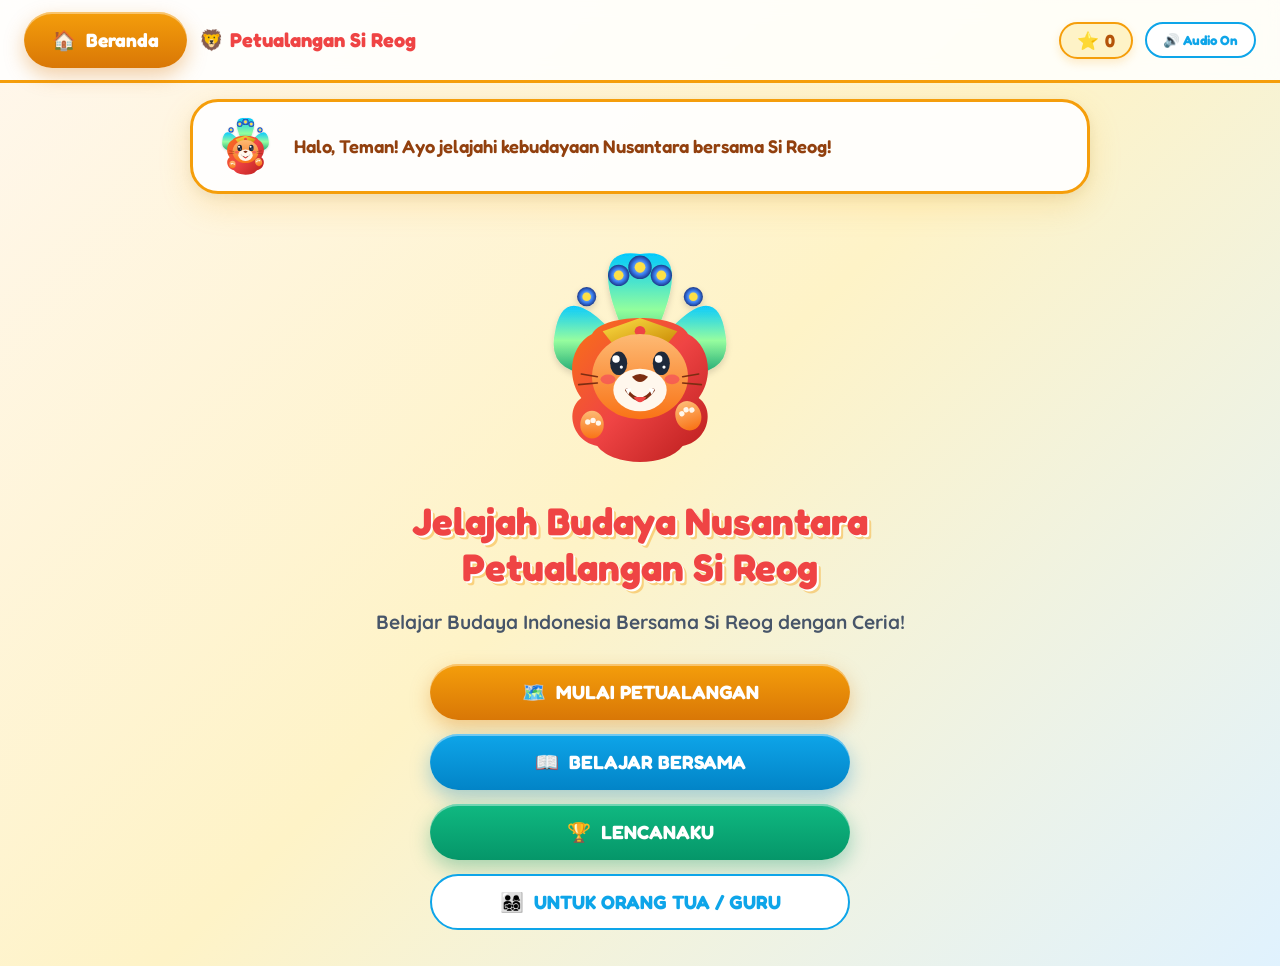
==== index.html @ 64f83103 "all commited" ====
<!DOCTYPE html>
<html lang="id">
<head>
  <meta charset="UTF-8">
  <meta name="viewport" content="width=device-width, initial-scale=1.0">
  <title>Jelajah Budaya Nusantara – Petualangan Si Reog (PAUD/ECE)</title>
  <meta name="description" content="Aplikasi edukasi web interaktif untuk anak usia dini 4-6 tahun mengenal kebudayaan Reog Ponorogo Indonesia.">
  <link rel="stylesheet" href="css/style.css">
</head>
<body>

  <!-- Top App Header Navigation -->
  <header class="app-header">
    <div class="header-left">
      <button class="btn-child btn-primary" data-nav="home" aria-label="Ke Halaman Utama">
        <span>🏠</span>
        <span>Beranda</span>
      </button>
      <div class="app-title-mini">
        <span>🦁</span> Petualangan Si Reog
      </div>
    </div>
    
    <div class="header-right">
      <div class="star-counter-pill">
        <span>⭐</span>
        <span id="header-star-count">0</span>
      </div>
      <button class="btn-audio-toggle" id="btn-mute-toggle">
        🔊 Audio On
      </button>
    </div>
  </header>

  <!-- Global Mascot Dialogue Bar -->
  <div class="mascot-global-bar">
    <img src="assets/images/mascot.svg" alt="Si Reog Mascot" class="mascot-avatar-small">
    <div class="mascot-speech-bubble" id="mascot-dialog-text">
      Halo, Teman! Selamat datang di Petualangan Si Reog!
    </div>
  </div>

  <!-- Main Viewport Container -->
  <main class="app-viewport">

    <!-- 1. HOME SCREEN -->
    <section class="screen-view active" id="screen-home">
      <div class="home-hero-container">
        <img src="assets/images/mascot.svg" alt="Si Reog Mascot Hero" class="home-mascot-hero">
        <h1 class="home-title">Jelajah Budaya Nusantara<br>Petualangan Si Reog</h1>
        <p class="home-subtitle">Belajar Budaya Indonesia Bersama Si Reog dengan Ceria!</p>

        <div class="home-menu-grid">
          <button class="btn-child btn-primary" data-nav="adventure">
            <span>🗺️</span>
            <span>MULAI PETUALANGAN</span>
          </button>
          <button class="btn-child btn-secondary" data-nav="learn">
            <span>📖</span>
            <span>BELAJAR BERSAMA</span>
          </button>
          <button class="btn-child btn-accent" data-nav="badges">
            <span>🏆</span>
            <span>LENCANAKU</span>
          </button>
          <button class="btn-child btn-audio-toggle" data-nav="parent-guide">
            <span>👨‍👩‍👧‍👦</span>
            <span>UNTUK ORANG TUA / GURU</span>
          </button>
        </div>
      </div>
    </section>

    <!-- 2. ADVENTURE MAP SCREEN -->
    <section class="screen-view" id="screen-adventure">
      <div class="glow-card">
        <h2>🗺️ Peta Petualangan Nusantara</h2>
        <p>Selesaikan setiap misi untuk mendapatkan bintang dan lencana budaya!</p>
        <div class="adventure-map-grid" id="adventure-nodes-container">
          <!-- Dynamically Rendered via app.js -->
        </div>
      </div>
    </section>

    <!-- 3. LEARN ABOUT REOG SCREEN -->
    <section class="screen-view" id="screen-learn">
      <div class="glow-card">
        <h2>📖 Kenalan Dengan Reog Ponorogo</h2>
        <p>Yuk, kenali fakta dan kebudayaan Reog Ponorogo berikut ini!</p>
        
        <div class="learn-cards-grid">
          <div class="learn-card glow-card">
            <div class="learn-card-icon">🦁</div>
            <p class="learn-card-text">"Ini adalah Reog Ponorogo. Kesenian tradisional yang sangat megah dan indah!"</p>
            <button class="btn-speaker btn-learn-audio" data-speech="Ini adalah Reog Ponorogo. Kesenian tradisional yang sangat megah dan indah!">
              🔊 Dengar
            </button>
          </div>

          <div class="learn-card glow-card">
            <div class="learn-card-icon">📍</div>
            <p class="learn-card-text">"Reog berasal dari Ponorogo, Jawa Timur, Indonesia."</p>
            <button class="btn-speaker btn-learn-audio" data-speech="Reog berasal dari Ponorogo, Jawa Timur, Indonesia.">
              🔊 Dengar
            </button>
          </div>

          <div class="learn-card glow-card">
            <div class="learn-card-icon">👑</div>
            <p class="learn-card-text">"Singo Barong adalah kepala singa raksasa yang menjadi ciri khas utama Reog."</p>
            <button class="btn-speaker btn-learn-audio" data-speech="Singo Barong adalah kepala singa raksasa yang menjadi ciri khas utama Reog.">
              🔊 Dengar
            </button>
          </div>

          <div class="learn-card glow-card">
            <div class="learn-card-icon">🦚</div>
            <p class="learn-card-text">"Di atas kepala Reog ada Dadak Merak, yaitu hiasan bulu merak yang sangat cantik!"</p>
            <button class="btn-speaker btn-learn-audio" data-speech="Di atas kepala Reog ada Dadak Merak, yaitu hiasan bulu merak yang sangat cantik!">
              🔊 Dengar
            </button>
          </div>

          <div class="learn-card glow-card">
            <div class="learn-card-icon">🥁</div>
            <p class="learn-card-text">"Reog diiringi oleh musik gamelan, kendang, dan suling yang bersemangat!"</p>
            <button class="btn-speaker btn-learn-audio" data-speech="Reog diiringi oleh musik gamelan, kendang, dan suling yang bersemangat!">
              🔊 Dengar
            </button>
          </div>
        </div>

        <div style="margin-top: 24px; text-align: center;">
          <button class="btn-child btn-primary" data-nav="adventure">
            <span>🗺️</span> Kembali ke Peta
          </button>
        </div>
      </div>
    </section>

    <!-- 4. INTERACTIVE STORY SCREEN -->
    <section class="screen-view" id="screen-story">
      <div id="story-scene-container" style="width: 100%;">
        <!-- Rendered via app.js -->
      </div>
      <div class="story-controls-bar">
        <button class="btn-child btn-secondary" id="btn-prev-story">
          ⬅️ Sebelumnya
        </button>
        <button class="btn-speaker" id="btn-speak-story">
          🔊 Dengar Cerita
        </button>
        <button class="btn-child btn-primary" id="btn-next-story">
          Lanjut ➡️
        </button>
      </div>
    </section>

    <!-- 5. PUZZLE GAME SCREEN -->
    <section class="screen-view" id="screen-puzzle">
      <div class="glow-card puzzle-layout">
        <h2>🧩 Puzzle Reog Ponorogo</h2>
        <p>Tarik atau tekan potongan gambar dan letakkan di posisi yang tepat!</p>
        
        <div id="puzzle-game-container">
          <!-- Rendered via game.js -->
        </div>

        <button class="btn-child btn-secondary" data-nav="adventure">
          <span>🗺️</span> Kembali ke Peta
        </button>
      </div>
    </section>

    <!-- 6. COLORING GAME SCREEN -->
    <section class="screen-view" id="screen-coloring">
      <div class="glow-card coloring-container">
        <h2>🎨 Mewarnai Si Reog</h2>
        <p>Pilih mode alat, ukuran kuas, dan warna lalu sentuh atau geser gambar untuk mewarnai!</p>

        <!-- Tool Mode & Adjustable Brush Size Controls -->
        <div class="coloring-tools-bar">
          <div class="tool-group">
            <span class="tool-label">Mode:</span>
            <button class="btn-child btn-secondary tool-mode-btn active" data-mode="fill">🪣 Cat Ember</button>
            <button class="btn-child btn-secondary tool-mode-btn" data-mode="brush">🖌️ Kuas</button>
            <button class="btn-child btn-secondary tool-mode-btn" data-mode="eraser">🧹 Penghapus</button>
          </div>

          <div class="tool-group">
            <span class="tool-label">Ukuran Kuas:</span>
            <button class="btn-size-circle brush-size-btn" data-size="8" aria-label="Kuas Kecil">
              <span class="size-dot dot-sm"></span> Kecil
            </button>
            <button class="btn-size-circle brush-size-btn active" data-size="16" aria-label="Kuas Sedang">
              <span class="size-dot dot-md"></span> Sedang
            </button>
            <button class="btn-size-circle brush-size-btn" data-size="28" aria-label="Kuas Besar">
              <span class="size-dot dot-lg"></span> Besar
            </button>
          </div>
        </div>

        <div class="coloring-canvas-wrap">
          <canvas id="coloring-canvas"></canvas>
        </div>

        <div class="color-palette-bar">
          <button class="color-btn selected" data-color="#EF4444" style="background: #EF4444;" aria-label="Merah"></button>
          <button class="color-btn" data-color="#F59E0B" style="background: #F59E0B;" aria-label="Kuning"></button>
          <button class="color-btn" data-color="#10B981" style="background: #10B981;" aria-label="Hijau"></button>
          <button class="color-btn" data-color="#0EA5E9" style="background: #0EA5E9;" aria-label="Biru"></button>
          <button class="color-btn" data-color="#8B5CF6" style="background: #8B5CF6;" aria-label="Ungu"></button>
          <button class="color-btn" data-color="#EC4899" style="background: #EC4899;" aria-label="Merah Muda"></button>
          <button class="color-btn" data-color="#7C2D12" style="background: #7C2D12;" aria-label="Cokelat"></button>
          <button class="color-btn" data-color="#1E293B" style="background: #1E293B;" aria-label="Hitam"></button>
        </div>

        <div style="display: flex; gap: 12px; flex-wrap: wrap; justify-content: center;">
          <button class="btn-child btn-secondary" id="btn-color-reset">🔄 Ulangi</button>
          <button class="btn-child btn-accent" id="btn-color-finish">✨ Selesai Mewarnai</button>
        </div>
      </div>
    </section>

    <!-- 7. SOUND / MUSIC GAME SCREEN -->
    <section class="screen-view" id="screen-music">
      <div id="music-game-container" style="width: 100%;">
        <!-- Rendered via game.js -->
      </div>
    </section>

    <!-- 8. SIMPLE QUIZ SCREEN -->
    <section class="screen-view" id="screen-quiz">
      <div id="quiz-game-container" style="width: 100%;">
        <!-- Rendered via quiz.js -->
      </div>
    </section>

    <!-- 9. MY BADGES SCREEN -->
    <section class="screen-view" id="screen-badges">
      <div class="glow-card">
        <h2>🏆 Koleksi Lencana Budayaku</h2>
        <p>Kumpulkan semua lencana hebat dengan menyelesaikan petualangan!</p>
        
        <div class="badges-grid" id="badges-grid-container">
          <!-- Rendered via app.js -->
        </div>

        <div style="margin-top: 24px; text-align: center;">
          <button class="btn-child btn-primary" data-nav="adventure">
            <span>🗺️</span> Ke Peta Petualangan
          </button>
        </div>
      </div>
    </section>

    <!-- 10. PARENT / TEACHER GUIDE SCREEN -->
    <section class="screen-view" id="screen-parent-guide">
      <div class="glow-card">
        <h2>👨‍👩‍👧‍👦 Panduan Orang Tua & Guru</h2>
        <p>Informasi tujuan pembelajaran dan petunjuk pendampingan anak usia 4–6 tahun.</p>

        <div class="guide-tabs-bar">
          <button class="guide-tab-btn active" data-target="guide-tab-1">Tujuan & Usia</button>
          <button class="guide-tab-btn" data-target="guide-tab-2">Capaian Pembelajaran</button>
          <button class="guide-tab-btn" data-target="guide-tab-3">Durasi & Tips</button>
          <button class="guide-tab-btn" data-target="guide-tab-4">Penggunaan Offline</button>
        </div>

        <div class="guide-panel active" id="guide-tab-1">
          <h3>🎯 Tujuan Aplikasi & Sasaran Usia</h3>
          <p>Aplikasi ini dirancang khusus untuk anak usia 4–6 tahun (PAUD/TK) guna mengenalkan kebudayaan tradisional Reog Ponorogo dari Jawa Timur melalui aktivitas digital interaktif yang aman, menyenangkan, dan berorientasi visual.</p>
        </div>

        <div class="guide-panel" id="guide-tab-2">
          <h3>🌟 Capaian Pembelajaran & Kompetensi Global</h3>
          <ul>
            <li><strong>Mengenal Kebudayaan Lokal:</strong> Menumbuhkan rasa cinta tanah air dan kebanggaan akan warisan budaya Nusantara.</li>
            <li><strong>Kreativitas & Problem Solving:</strong> Melatih keterampilan motorik halus dan logika melalui puzzle dan mewarnai.</li>
            <li><strong>Mendengar & Komunikasi:</strong> Mengembangkan daya simak audio dan pemahaman bahasa.</li>
            <li><strong>Kesadaran Kebinekaan Global:</strong> Mengapresiasi keberagaman budaya sejak dini.</li>
          </ul>
        </div>

        <div class="guide-panel" id="guide-tab-3">
          <h3>⏱️ Durasi Sesi & Tips Pendampingan</h3>
          <p><strong>Rekomendasi Durasi Belajar:</strong> 10–20 menit per sesi.</p>
          <p>Disarankan orang tua atau guru mendampingi anak untuk berdialog aktif saat menyimak cerita dan mengenali alat musik tradisional.</p>
        </div>

        <div class="guide-panel" id="guide-tab-4">
          <h3>📱 Penggunaan Offline & Keamanan Anak</h3>
          <p>Aplikasi ini berjalan 100% secara offline tanpa koneksi internet. Bebas dari iklan, tanpa pengumpulan data pribadi, dan tanpa fitur obrolan luar.</p>
        </div>

        <div style="margin-top: 24px; text-align: center;">
          <button class="btn-child btn-primary" data-nav="home">
            <span>🏠</span> Kembali ke Beranda
          </button>
        </div>
      </div>
    </section>

  </main>

  <!-- Victory Celebration Modal -->
  <div class="modal-overlay" id="victory-modal">
    <div class="modal-card">
      <div style="font-size: 4rem;">🎉</div>
      <h3 class="modal-title" id="victory-title">Hebat! Kamu Berhasil!</h3>
      <p class="modal-desc" id="victory-desc">Kamu menyelesaikan permainan dengan sangat baik!</p>
      <button class="btn-child btn-primary modal-close-btn">
        <span>⭐</span> Lanjutkan Petualangan
      </button>
    </div>
  </div>

  <!-- JavaScript Scripts -->
  <script src="js/storage.js"></script>
  <script src="js/audio.js"></script>
  <script src="js/game.js"></script>
  <script src="js/quiz.js"></script>
  <script src="js/app.js"></script>
</body>
</html>
---- css/style.css ----
/* ==========================================================================
   JELAJAH BUDAYA NUSANTARA - PETUALANGAN SI REOG
   Design System & Styling for PAUD/ECE (Ages 4-6)
   ========================================================================== */

@import url('https://fonts.googleapis.com/css2?family=Fredoka:wght@400;600;700&family=Quicksand:wght@500;700;800&display=swap');

:root {
  /* Color Palette - Vibrant, Warm Indonesian Atmosphere */
  --primary-gold: #F59E0B;
  --primary-red: #EF4444;
  --primary-blue: #0EA5E9;
  --primary-green: #10B981;
  --primary-purple: #8B5CF6;
  --accent-pink: #EC4899;
  
  --bg-gradient: linear-gradient(135deg, #FFF7ED 0%, #FEF3C7 50%, #E0F2FE 100%);
  --card-bg: rgba(255, 255, 255, 0.92);
  --card-shadow: 0 12px 32px rgba(245, 158, 11, 0.18), 0 4px 12px rgba(0, 0, 0, 0.06);
  
  --text-dark: #1E293B;
  --text-muted: #475569;
  --border-radius-lg: 28px;
  --border-radius-md: 18px;
  --border-radius-sm: 12px;
  
  --font-heading: 'Fredoka', 'Comic Sans MS', sans-serif;
  --font-body: 'Quicksand', sans-serif;
}

/* Reset & Global Settings */
* {
  box-sizing: border-box;
  margin: 0;
  padding: 0;
  user-select: none;
  -webkit-user-select: none;
  -webkit-tap-highlight-color: transparent;
}

body {
  font-family: var(--font-body);
  background: var(--bg-gradient);
  color: var(--text-dark);
  min-height: 100vh;
  display: flex;
  flex-direction: column;
  overflow-x: hidden;
}

/* Header Bar */
.app-header {
  display: flex;
  justify-content: space-between;
  align-items: center;
  padding: 12px 24px;
  background: rgba(255, 255, 255, 0.85);
  backdrop-filter: blur(10px);
  border-bottom: 3px solid var(--primary-gold);
  position: sticky;
  top: 0;
  z-index: 100;
}

.header-left, .header-right {
  display: flex;
  align-items: center;
  gap: 12px;
}

.app-title-mini {
  font-family: var(--font-heading);
  font-size: 1.25rem;
  color: var(--primary-red);
  font-weight: 700;
  display: flex;
  align-items: center;
  gap: 6px;
}

.star-counter-pill {
  background: #FEF3C7;
  border: 2px solid var(--primary-gold);
  border-radius: 50px;
  padding: 6px 16px;
  font-family: var(--font-heading);
  font-size: 1.1rem;
  font-weight: 700;
  color: #B45309;
  display: flex;
  align-items: center;
  gap: 6px;
  box-shadow: 0 4px 10px rgba(245, 158, 11, 0.2);
}

/* Buttons System - Touch Friendly (Large) */
.btn-child {
  font-family: var(--font-heading);
  font-size: 1.2rem;
  font-weight: 700;
  padding: 14px 28px;
  border-radius: 50px;
  border: none;
  cursor: pointer;
  display: inline-flex;
  align-items: center;
  justify-content: center;
  gap: 10px;
  transition: transform 0.15s ease, box-shadow 0.15s ease;
  min-height: 56px;
  text-decoration: none;
}

.btn-child:hover {
  transform: translateY(-3px) scale(1.02);
}

.btn-child:active {
  transform: translateY(1px) scale(0.98);
}

.btn-primary {
  background: linear-gradient(180deg, #F59E0B 0%, #D97706 100%);
  color: #FFFFFF;
  box-shadow: 0 8px 20px rgba(217, 119, 6, 0.35), inset 0 2px 0 rgba(255, 255, 255, 0.4);
}

.btn-secondary {
  background: linear-gradient(180deg, #0EA5E9 0%, #0284C7 100%);
  color: #FFFFFF;
  box-shadow: 0 8px 20px rgba(2, 132, 199, 0.35), inset 0 2px 0 rgba(255, 255, 255, 0.4);
}

.btn-accent {
  background: linear-gradient(180deg, #10B981 0%, #059669 100%);
  color: #FFFFFF;
  box-shadow: 0 8px 20px rgba(5, 150, 105, 0.35), inset 0 2px 0 rgba(255, 255, 255, 0.4);
}

.btn-audio-toggle {
  background: #FFF;
  border: 2px solid var(--primary-blue);
  color: var(--primary-blue);
  padding: 8px 16px;
  border-radius: 50px;
  font-family: var(--font-heading);
  font-weight: 700;
  cursor: pointer;
}

.btn-audio-toggle.muted {
  background: #FEE2E2;
  border-color: var(--primary-red);
  color: var(--primary-red);
}

/* Mascot Dialog Floating Bar */
.mascot-global-bar {
  display: flex;
  align-items: center;
  gap: 16px;
  background: var(--card-bg);
  border: 3px solid var(--primary-gold);
  border-radius: var(--border-radius-lg);
  padding: 12px 20px;
  margin: 16px auto 8px auto;
  max-width: 900px;
  width: 92%;
  box-shadow: var(--card-shadow);
}

.mascot-avatar-small {
  width: 65px;
  height: 65px;
  flex-shrink: 0;
  animation: floatBounce 3s ease-in-out infinite;
}

.mascot-speech-bubble {
  font-family: var(--font-heading);
  font-size: 1.15rem;
  color: #92400E;
  font-weight: 600;
  line-height: 1.4;
}

/* Screen Views Container */
.app-viewport {
  flex: 1;
  max-width: 1100px;
  width: 100%;
  margin: 0 auto;
  padding: 16px;
  display: flex;
  flex-direction: column;
}

.screen-view {
  display: none;
  flex-direction: column;
  align-items: center;
  width: 100%;
  animation: fadeIn 0.35s ease-out forwards;
}

.screen-view.active {
  display: flex;
}

/* Glow Card Style */
.glow-card {
  background: var(--card-bg);
  border-radius: var(--border-radius-lg);
  border: 3px solid #FDE68A;
  box-shadow: var(--card-shadow);
  padding: 24px;
  width: 100%;
}

/* ==========================================
   1. HOME SCREEN
   ========================================== */
.home-hero-container {
  display: flex;
  flex-direction: column;
  align-items: center;
  text-align: center;
  gap: 20px;
  padding: 20px 0;
}

.home-mascot-hero {
  width: 220px;
  height: 240px;
  animation: floatBounce 3s ease-in-out infinite;
}

.home-title {
  font-family: var(--font-heading);
  font-size: 2.4rem;
  color: var(--primary-red);
  text-shadow: 2px 2px 0 #FFF, 4px 4px 0 rgba(245, 158, 11, 0.4);
  line-height: 1.2;
}

.home-subtitle {
  font-size: 1.2rem;
  color: var(--text-muted);
  font-weight: 700;
}

.home-menu-grid {
  display: flex;
  flex-direction: column;
  gap: 14px;
  width: 100%;
  max-width: 420px;
  margin-top: 10px;
}

/* ==========================================
   2. ADVENTURE MAP SCREEN
   ========================================== */
.adventure-map-grid {
  display: grid;
  grid-template-columns: repeat(auto-fit, minmax(280px, 1fr));
  gap: 20px;
  width: 100%;
  margin-top: 16px;
}

.mission-node {
  background: var(--card-bg);
  border-radius: var(--border-radius-md);
  border: 3px solid var(--primary-gold);
  padding: 20px;
  display: flex;
  flex-direction: column;
  align-items: center;
  text-align: center;
  gap: 10px;
  cursor: pointer;
  transition: transform 0.2s ease, box-shadow 0.2s ease;
  box-shadow: var(--card-shadow);
}

.mission-node.unlocked:hover {
  transform: translateY(-5px) scale(1.03);
  border-color: var(--primary-blue);
}

.mission-node.completed {
  border-color: var(--primary-green);
  background: linear-gradient(180deg, #ECFDF5 0%, #FFFFFF 100%);
}

.mission-node.locked {
  opacity: 0.6;
  filter: grayscale(0.6);
  cursor: not-allowed;
}

.mission-badge-icon {
  font-size: 3rem;
}

.mission-title {
  font-family: var(--font-heading);
  font-size: 1.25rem;
  color: var(--text-dark);
}

.mission-status-stars {
  font-family: var(--font-heading);
  font-size: 1rem;
  color: #D97706;
}

/* ==========================================
   3. LEARN ABOUT REOG SCREEN
   ========================================== */
.learn-cards-grid {
  display: grid;
  grid-template-columns: repeat(auto-fit, minmax(300px, 1fr));
  gap: 20px;
  width: 100%;
  margin-top: 16px;
}

.learn-card {
  display: flex;
  flex-direction: column;
  align-items: center;
  text-align: center;
  gap: 12px;
}

.learn-card-icon {
  font-size: 3.5rem;
}

.learn-card-text {
  font-size: 1.15rem;
  font-weight: 700;
  color: var(--text-dark);
  line-height: 1.5;
}

.btn-speaker {
  display: none !important;
}

/* ==========================================
   4. INTERACTIVE STORY SCREEN
   ========================================== */
.story-card {
  display: flex;
  flex-direction: column;
  align-items: center;
  text-align: center;
  gap: 16px;
  padding: 32px;
}

.story-icon {
  font-size: 5rem;
}

.story-title {
  font-family: var(--font-heading);
  font-size: 1.8rem;
  color: var(--primary-red);
}

.story-desc {
  font-size: 1.25rem;
  color: var(--text-dark);
  line-height: 1.6;
  max-width: 700px;
}

.story-progress {
  font-family: var(--font-heading);
  color: var(--text-muted);
}

.story-controls-bar {
  display: flex;
  justify-content: space-between;
  width: 100%;
  margin-top: 20px;
  gap: 12px;
}

/* ==========================================
   5. PUZZLE GAME SCREEN
   ========================================== */
.puzzle-layout {
  display: flex;
  flex-direction: column;
  align-items: center;
  gap: 20px;
  width: 100%;
}

.puzzle-grid {
  display: grid;
  width: 330px;
  height: 330px;
  background: #FFF;
  border: 4px solid var(--primary-gold);
  border-radius: var(--border-radius-md);
  box-shadow: var(--card-shadow);
  gap: 2px;
  padding: 2px;
}

.puzzle-slot {
  background: #FEF3C7;
  border: 2px dashed #F59E0B;
  border-radius: 8px;
  display: flex;
  align-items: center;
  justify-content: center;
}

.puzzle-pool {
  display: flex;
  flex-wrap: wrap;
  justify-content: center;
  gap: 10px;
  max-width: 450px;
  min-height: 120px;
  padding: 12px;
  background: rgba(255, 255, 255, 0.7);
  border-radius: var(--border-radius-md);
}

.puzzle-piece {
  width: 90px;
  height: 90px;
  border-radius: 8px;
  border: 3px solid #FFF;
  box-shadow: 0 4px 8px rgba(0, 0, 0, 0.15);
  cursor: grab;
  transition: transform 0.15s ease;
}

.puzzle-piece.selected {
  outline: 4px solid var(--primary-blue);
  transform: scale(1.08);
}

.puzzle-piece.placed-correct {
  border: none;
  cursor: default;
  box-shadow: none;
}

/* ==========================================
   6. COLORING GAME SCREEN
   ========================================== */
.coloring-container {
  display: flex;
  flex-direction: column;
  align-items: center;
  gap: 16px;
  width: 100%;
}

.coloring-tools-bar {
  display: flex;
  flex-wrap: wrap;
  justify-content: center;
  align-items: center;
  gap: 16px;
  width: 100%;
  margin-bottom: 8px;
  background: rgba(255, 255, 255, 0.85);
  padding: 12px 20px;
  border-radius: var(--border-radius-md);
  border: 2px solid #FDE68A;
}

.tool-group {
  display: flex;
  align-items: center;
  gap: 8px;
  flex-wrap: wrap;
}

.tool-label {
  font-family: var(--font-heading);
  font-weight: 700;
  color: var(--text-dark);
  font-size: 0.95rem;
}

.tool-mode-btn {
  padding: 8px 16px;
  font-size: 0.95rem;
  min-height: 42px;
}

.tool-mode-btn.active {
  background: linear-gradient(180deg, #F59E0B 0%, #D97706 100%);
  color: #FFFFFF;
  box-shadow: 0 4px 12px rgba(217, 119, 6, 0.35);
}

.btn-size-circle {
  background: #FFF;
  border: 2px solid var(--primary-gold);
  border-radius: 50px;
  padding: 6px 14px;
  font-family: var(--font-heading);
  font-size: 0.9rem;
  font-weight: 700;
  cursor: pointer;
  display: inline-flex;
  align-items: center;
  gap: 6px;
  transition: transform 0.15s ease, background 0.15s ease;
}

.btn-size-circle.active {
  background: #FEF3C7;
  border-color: var(--primary-red);
  color: var(--primary-red);
}

.size-dot {
  display: inline-block;
  background: currentColor;
  border-radius: 50%;
}

.dot-sm { width: 8px; height: 8px; }
.dot-md { width: 14px; height: 14px; }
.dot-lg { width: 20px; height: 20px; }

.coloring-canvas-wrap {
  border: 4px solid var(--primary-gold);
  border-radius: var(--border-radius-md);
  overflow: hidden;
  background: #FFF;
  box-shadow: var(--card-shadow);
  max-width: 100%;
}

canvas#coloring-canvas {
  touch-action: none;
  max-width: 100%;
  height: auto;
  display: block;
  cursor: crosshair;
}

.color-palette-bar {
  display: flex;
  flex-wrap: wrap;
  justify-content: center;
  gap: 10px;
  background: var(--card-bg);
  padding: 12px;
  border-radius: 50px;
  box-shadow: var(--card-shadow);
}

.color-btn {
  width: 44px;
  height: 44px;
  border-radius: 50%;
  border: 3px solid #FFF;
  box-shadow: 0 3px 6px rgba(0, 0, 0, 0.2);
  cursor: pointer;
  transition: transform 0.15s ease;
}

.color-btn.selected {
  transform: scale(1.25);
  outline: 3px solid var(--primary-gold);
}

/* ==========================================
   7. SOUND / MUSIC GAME SCREEN
   ========================================== */
.music-card {
  display: flex;
  flex-direction: column;
  align-items: center;
  text-align: center;
  gap: 20px;
}

.music-question {
  font-family: var(--font-heading);
  font-size: 1.6rem;
  color: var(--primary-purple);
}

.btn-play-sound {
  background: linear-gradient(180deg, #8B5CF6 0%, #6D28D9 100%);
  color: #FFF;
  border: none;
  border-radius: 50px;
  padding: 16px 32px;
  font-family: var(--font-heading);
  font-size: 1.3rem;
  cursor: pointer;
  box-shadow: 0 8px 20px rgba(109, 40, 217, 0.35);
  display: flex;
  align-items: center;
  gap: 10px;
}

.music-options-grid {
  display: grid;
  grid-template-columns: repeat(auto-fit, minmax(140px, 1fr));
  gap: 16px;
  width: 100%;
  max-width: 600px;
}

.music-opt-btn {
  background: #FFF;
  border: 3px solid #E2E8F0;
  border-radius: var(--border-radius-md);
  padding: 20px 12px;
  display: flex;
  flex-direction: column;
  align-items: center;
  gap: 10px;
  cursor: pointer;
  font-family: var(--font-heading);
  font-size: 1.15rem;
  box-shadow: 0 4px 10px rgba(0, 0, 0, 0.05);
}

.music-opt-btn.correct {
  border-color: var(--primary-green);
  background: #D1FAE5;
}

.music-opt-btn.wrong {
  border-color: var(--primary-red);
  background: #FEE2E2;
}

.opt-icon {
  font-size: 2.8rem;
}

/* ==========================================
   8. SIMPLE QUIZ SCREEN
   ========================================== */
.quiz-card {
  display: flex;
  flex-direction: column;
  align-items: center;
  text-align: center;
  gap: 16px;
}

.quiz-progress-bar {
  width: 100%;
  height: 12px;
  background: #E2E8F0;
  border-radius: 10px;
  overflow: hidden;
}

.quiz-progress-fill {
  height: 100%;
  background: linear-gradient(90deg, #F59E0B, #10B981);
  transition: width 0.3s ease;
}

.quiz-step-badge {
  font-family: var(--font-heading);
  color: var(--text-muted);
}

.quiz-question-title {
  font-family: var(--font-heading);
  font-size: 1.6rem;
  color: var(--primary-red);
}

.quiz-options-list {
  display: flex;
  flex-direction: column;
  gap: 12px;
  width: 100%;
  max-width: 500px;
}

.quiz-opt-btn {
  background: #FFF;
  border: 3px solid #FDE68A;
  border-radius: var(--border-radius-md);
  padding: 16px 24px;
  display: flex;
  align-items: center;
  gap: 14px;
  cursor: pointer;
  font-family: var(--font-heading);
  font-size: 1.2rem;
  color: var(--text-dark);
  box-shadow: 0 4px 10px rgba(0, 0, 0, 0.05);
  text-align: left;
}

.quiz-opt-btn.correct {
  border-color: var(--primary-green);
  background: #D1FAE5;
}

.quiz-opt-btn.wrong {
  border-color: var(--primary-red);
  background: #FEE2E2;
}

.quiz-opt-icon {
  font-size: 2rem;
}

/* ==========================================
   9. MY BADGES SCREEN
   ========================================== */
.badges-grid {
  display: grid;
  grid-template-columns: repeat(auto-fit, minmax(200px, 1fr));
  gap: 20px;
  width: 100%;
  margin-top: 16px;
}

.badge-card {
  display: flex;
  flex-direction: column;
  align-items: center;
  text-align: center;
  gap: 10px;
  padding: 20px;
}

.badge-card.locked {
  opacity: 0.5;
  filter: grayscale(0.8);
}

.badge-icon-wrap {
  font-size: 3.8rem;
}

.badge-name {
  font-family: var(--font-heading);
  font-size: 1.2rem;
  color: var(--primary-red);
}

.badge-desc {
  font-size: 0.95rem;
  color: var(--text-muted);
}

.badge-status-tag {
  font-family: var(--font-heading);
  font-size: 0.9rem;
  color: var(--primary-green);
}

/* ==========================================
   10. PARENT / TEACHER GUIDE SCREEN
   ========================================== */
.guide-tabs-bar {
  display: flex;
  gap: 10px;
  margin-bottom: 16px;
  flex-wrap: wrap;
  justify-content: center;
}

.guide-tab-btn {
  background: #FFF;
  border: 2px solid var(--primary-gold);
  padding: 10px 20px;
  border-radius: 50px;
  font-family: var(--font-heading);
  font-weight: 700;
  cursor: pointer;
}

.guide-tab-btn.active {
  background: var(--primary-gold);
  color: #FFF;
}

.guide-panel {
  display: none;
  line-height: 1.6;
}

.guide-panel.active {
  display: block;
}

.guide-panel h3 {
  font-family: var(--font-heading);
  color: var(--primary-red);
  margin-bottom: 12px;
}

.guide-panel ul {
  padding-left: 20px;
  margin-top: 8px;
}

/* Victory Modal Overlay */
.modal-overlay {
  display: none;
  position: fixed;
  top: 0;
  left: 0;
  width: 100vw;
  height: 100vh;
  background: rgba(0, 0, 0, 0.6);
  backdrop-filter: blur(5px);
  z-index: 999;
  align-items: center;
  justify-content: center;
  padding: 20px;
}

.modal-overlay.active {
  display: flex;
  animation: fadeIn 0.3s ease-out;
}

.modal-card {
  background: #FFF;
  border-radius: var(--border-radius-lg);
  border: 4px solid var(--primary-gold);
  padding: 32px;
  max-width: 480px;
  width: 100%;
  text-align: center;
  display: flex;
  flex-direction: column;
  align-items: center;
  gap: 16px;
  box-shadow: 0 20px 50px rgba(0, 0, 0, 0.3);
}

.modal-title {
  font-family: var(--font-heading);
  font-size: 1.8rem;
  color: var(--primary-gold);
}

.modal-desc {
  font-size: 1.1rem;
  color: var(--text-dark);
}

/* Animations */
@keyframes floatBounce {
  0%, 100% { transform: translateY(0); }
  50% { transform: translateY(-10px); }
}

@keyframes fadeIn {
  from { opacity: 0; transform: translateY(8px); }
  to { opacity: 1; transform: translateY(0); }
}

/* Responsive Layout */
@media (max-width: 768px) {
  .home-title {
    font-size: 1.8rem;
  }

  .mascot-global-bar {
    padding: 10px 14px;
  }

  .mascot-speech-bubble {
    font-size: 1rem;
  }

  .puzzle-grid {
    width: 280px;
    height: 280px;
  }

  .puzzle-piece {
    width: 76px;
    height: 76px;
  }
}
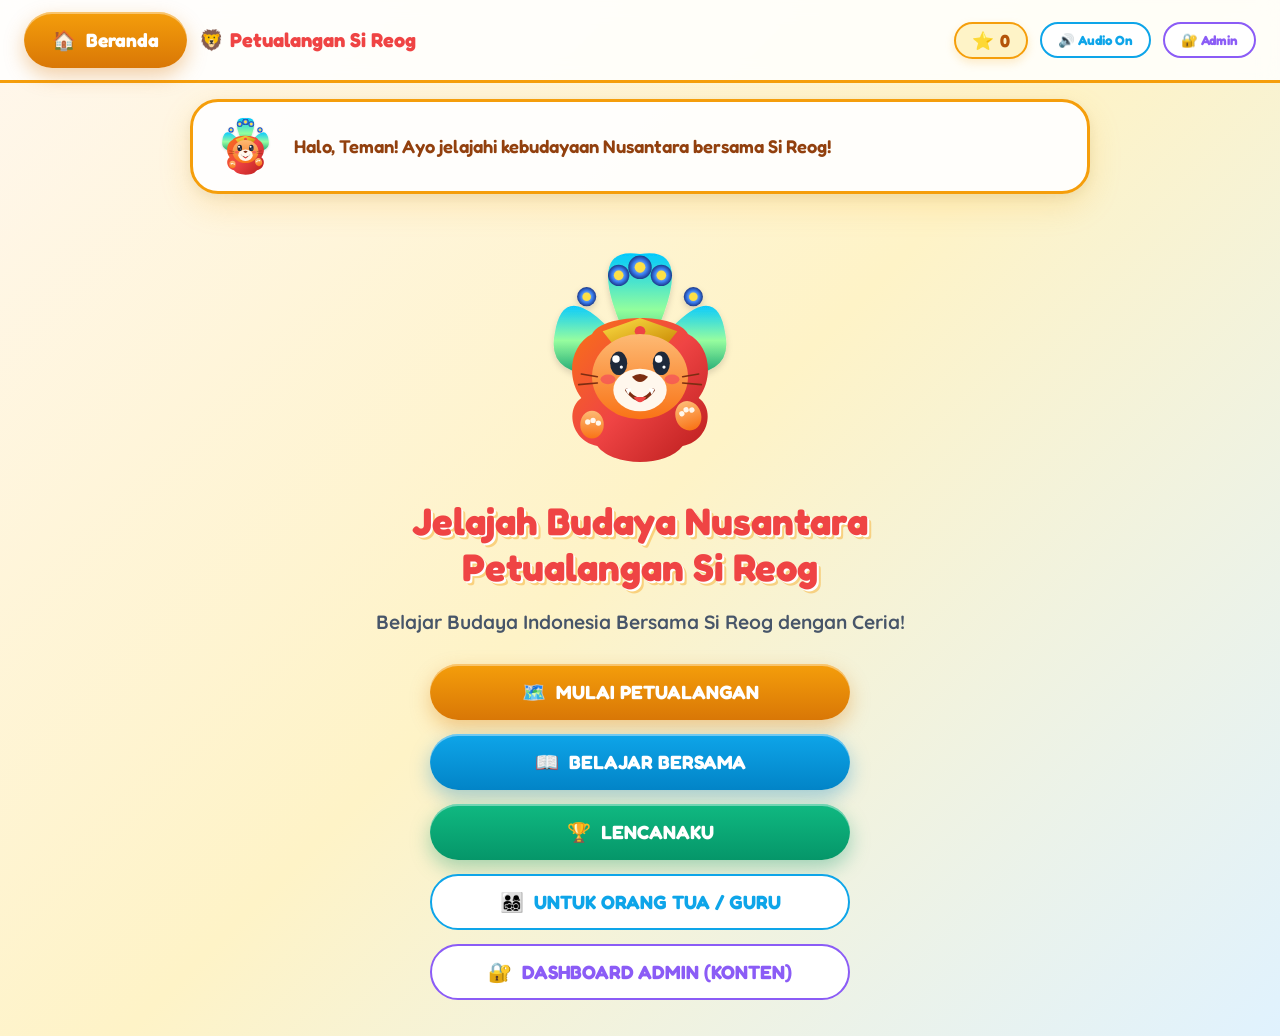
==== commit c49d72dc: "added endpoint admin" ====
--- a/index.html
+++ b/index.html
@@ -29,6 +29,9 @@
       <button class="btn-audio-toggle" id="btn-mute-toggle">
         🔊 Audio On
       </button>
+      <button class="btn-audio-toggle" data-nav="admin" title="Dashboard Admin Content Manager" style="border-color: var(--primary-purple); color: var(--primary-purple);">
+        🔐 Admin
+      </button>
     </div>
   </header>
 
@@ -67,6 +70,10 @@
             <span>👨‍👩‍👧‍👦</span>
             <span>UNTUK ORANG TUA / GURU</span>
           </button>
+          <button class="btn-child btn-audio-toggle" data-nav="admin" style="border-color: var(--primary-purple); color: var(--primary-purple);">
+            <span>🔐</span>
+            <span>DASHBOARD ADMIN (KONTEN)</span>
+          </button>
         </div>
       </div>
     </section>
@@ -88,46 +95,8 @@
         <h2>📖 Kenalan Dengan Reog Ponorogo</h2>
         <p>Yuk, kenali fakta dan kebudayaan Reog Ponorogo berikut ini!</p>
         
-        <div class="learn-cards-grid">
-          <div class="learn-card glow-card">
-            <div class="learn-card-icon">🦁</div>
-            <p class="learn-card-text">"Ini adalah Reog Ponorogo. Kesenian tradisional yang sangat megah dan indah!"</p>
-            <button class="btn-speaker btn-learn-audio" data-speech="Ini adalah Reog Ponorogo. Kesenian tradisional yang sangat megah dan indah!">
-              🔊 Dengar
-            </button>
-          </div>
-
-          <div class="learn-card glow-card">
-            <div class="learn-card-icon">📍</div>
-            <p class="learn-card-text">"Reog berasal dari Ponorogo, Jawa Timur, Indonesia."</p>
-            <button class="btn-speaker btn-learn-audio" data-speech="Reog berasal dari Ponorogo, Jawa Timur, Indonesia.">
-              🔊 Dengar
-            </button>
-          </div>
-
-          <div class="learn-card glow-card">
-            <div class="learn-card-icon">👑</div>
-            <p class="learn-card-text">"Singo Barong adalah kepala singa raksasa yang menjadi ciri khas utama Reog."</p>
-            <button class="btn-speaker btn-learn-audio" data-speech="Singo Barong adalah kepala singa raksasa yang menjadi ciri khas utama Reog.">
-              🔊 Dengar
-            </button>
-          </div>
-
-          <div class="learn-card glow-card">
-            <div class="learn-card-icon">🦚</div>
-            <p class="learn-card-text">"Di atas kepala Reog ada Dadak Merak, yaitu hiasan bulu merak yang sangat cantik!"</p>
-            <button class="btn-speaker btn-learn-audio" data-speech="Di atas kepala Reog ada Dadak Merak, yaitu hiasan bulu merak yang sangat cantik!">
-              🔊 Dengar
-            </button>
-          </div>
-
-          <div class="learn-card glow-card">
-            <div class="learn-card-icon">🥁</div>
-            <p class="learn-card-text">"Reog diiringi oleh musik gamelan, kendang, dan suling yang bersemangat!"</p>
-            <button class="btn-speaker btn-learn-audio" data-speech="Reog diiringi oleh musik gamelan, kendang, dan suling yang bersemangat!">
-              🔊 Dengar
-            </button>
-          </div>
+        <div class="learn-cards-grid" id="learn-cards-container">
+          <!-- Dynamically Rendered via app.js -->
         </div>
 
         <div style="margin-top: 24px; text-align: center;">
@@ -140,117 +109,114 @@
 
     <!-- 4. INTERACTIVE STORY SCREEN -->
     <section class="screen-view" id="screen-story">
-      <div id="story-scene-container" style="width: 100%;">
-        <!-- Rendered via app.js -->
-      </div>
-      <div class="story-controls-bar">
-        <button class="btn-child btn-secondary" id="btn-prev-story">
-          ⬅️ Sebelumnya
-        </button>
-        <button class="btn-speaker" id="btn-speak-story">
-          🔊 Dengar Cerita
-        </button>
-        <button class="btn-child btn-primary" id="btn-next-story">
-          Lanjut ➡️
-        </button>
+      <div class="glow-card story-card">
+        <div class="story-icon" id="story-scene-icon">🎡</div>
+        <h2 class="story-title" id="story-scene-title">Scene 1: Festival Budaya</h2>
+        <p class="story-desc" id="story-scene-desc">Budi dan Sisi pergi ke Festival Budaya Nusantara bersama ibu dan ayah.</p>
+
+        <div class="story-progress" id="story-scene-progress">Langkah 1 dari 7</div>
+
+        <div class="story-controls-bar">
+          <button class="btn-child btn-secondary" id="btn-prev-story">
+            <span>⬅️</span> Sebelum
+          </button>
+
+          <button class="btn-child btn-primary" id="btn-next-story">
+            <span>Lanjut ➡️</span>
+          </button>
+        </div>
       </div>
     </section>
 
     <!-- 5. PUZZLE GAME SCREEN -->
     <section class="screen-view" id="screen-puzzle">
       <div class="glow-card puzzle-layout">
-        <h2>🧩 Puzzle Reog Ponorogo</h2>
-        <p>Tarik atau tekan potongan gambar dan letakkan di posisi yang tepat!</p>
-        
-        <div id="puzzle-game-container">
-          <!-- Rendered via game.js -->
-        </div>
-
-        <button class="btn-child btn-secondary" data-nav="adventure">
-          <span>🗺️</span> Kembali ke Peta
-        </button>
+        <h2>🧩 Menyusun Topeng Si Reog</h2>
+        <p>Tarik atau tekan kepingan gambar di bawah ke tempat kotak yang tepat!</p>
+
+        <div class="puzzle-grid" id="puzzle-game-container">
+          <!-- Dynamically Rendered via game.js -->
+        </div>
+
+        <div class="puzzle-pool" id="puzzle-pool-container">
+          <!-- Dynamically Rendered via game.js -->
+        </div>
       </div>
     </section>
 
     <!-- 6. COLORING GAME SCREEN -->
     <section class="screen-view" id="screen-coloring">
       <div class="glow-card coloring-container">
-        <h2>🎨 Mewarnai Si Reog</h2>
-        <p>Pilih mode alat, ukuran kuas, dan warna lalu sentuh atau geser gambar untuk mewarnai!</p>
-
-        <!-- Tool Mode & Adjustable Brush Size Controls -->
+        <h2>🎨 Mewarnai Topeng Singo Barong</h2>
+        <p>Pilih alat Ember Cat / Kuas / Penghapus dan warnai dengan kreasi bahagiamu!</p>
+
         <div class="coloring-tools-bar">
           <div class="tool-group">
-            <span class="tool-label">Mode:</span>
-            <button class="btn-child btn-secondary tool-mode-btn active" data-mode="fill">🪣 Cat Ember</button>
-            <button class="btn-child btn-secondary tool-mode-btn" data-mode="brush">🖌️ Kuas</button>
-            <button class="btn-child btn-secondary tool-mode-btn" data-mode="eraser">🧹 Penghapus</button>
+            <span class="tool-label">Mode Alat:</span>
+            <button class="btn-child btn-audio-toggle tool-mode-btn active" data-mode="fill">🪣 Cat Ember</button>
+            <button class="btn-child btn-audio-toggle tool-mode-btn" data-mode="brush">🖌️ Kuas</button>
+            <button class="btn-child btn-audio-toggle tool-mode-btn" data-mode="eraser">🧹 Penghapus</button>
           </div>
 
           <div class="tool-group">
-            <span class="tool-label">Ukuran Kuas:</span>
-            <button class="btn-size-circle brush-size-btn" data-size="8" aria-label="Kuas Kecil">
-              <span class="size-dot dot-sm"></span> Kecil
-            </button>
-            <button class="btn-size-circle brush-size-btn active" data-size="16" aria-label="Kuas Sedang">
-              <span class="size-dot dot-md"></span> Sedang
-            </button>
-            <button class="btn-size-circle brush-size-btn" data-size="28" aria-label="Kuas Besar">
-              <span class="size-dot dot-lg"></span> Besar
-            </button>
-          </div>
+            <span class="tool-label">Ukuran:</span>
+            <button class="btn-size-circle size-btn" data-size="small"><span class="size-dot dot-sm"></span> Kecil</button>
+            <button class="btn-size-circle size-btn active" data-size="medium"><span class="size-dot dot-md"></span> Sedang</button>
+            <button class="btn-size-circle size-btn" data-size="large"><span class="size-dot dot-lg"></span> Besar</button>
+          </div>
+
+          <button class="btn-child btn-secondary" id="btn-clear-coloring">
+            <span>🔄</span> Ulangi
+          </button>
         </div>
 
         <div class="coloring-canvas-wrap">
-          <canvas id="coloring-canvas"></canvas>
-        </div>
-
-        <div class="color-palette-bar">
-          <button class="color-btn selected" data-color="#EF4444" style="background: #EF4444;" aria-label="Merah"></button>
-          <button class="color-btn" data-color="#F59E0B" style="background: #F59E0B;" aria-label="Kuning"></button>
-          <button class="color-btn" data-color="#10B981" style="background: #10B981;" aria-label="Hijau"></button>
-          <button class="color-btn" data-color="#0EA5E9" style="background: #0EA5E9;" aria-label="Biru"></button>
-          <button class="color-btn" data-color="#8B5CF6" style="background: #8B5CF6;" aria-label="Ungu"></button>
-          <button class="color-btn" data-color="#EC4899" style="background: #EC4899;" aria-label="Merah Muda"></button>
-          <button class="color-btn" data-color="#7C2D12" style="background: #7C2D12;" aria-label="Cokelat"></button>
-          <button class="color-btn" data-color="#1E293B" style="background: #1E293B;" aria-label="Hitam"></button>
-        </div>
-
-        <div style="display: flex; gap: 12px; flex-wrap: wrap; justify-content: center;">
-          <button class="btn-child btn-secondary" id="btn-color-reset">🔄 Ulangi</button>
-          <button class="btn-child btn-accent" id="btn-color-finish">✨ Selesai Mewarnai</button>
+          <canvas id="coloring-canvas" width="600" height="450"></canvas>
+        </div>
+
+        <div class="color-palette-bar" id="color-palette-container">
+          <!-- Dynamically Rendered via game.js -->
+        </div>
+
+        <div style="margin-top: 12px;">
+          <button class="btn-child btn-primary" id="btn-finish-coloring">
+            <span>⭐</span> Selesai Mewarnai
+          </button>
         </div>
       </div>
     </section>
 
     <!-- 7. SOUND / MUSIC GAME SCREEN -->
     <section class="screen-view" id="screen-music">
-      <div id="music-game-container" style="width: 100%;">
-        <!-- Rendered via game.js -->
+      <div class="glow-card music-card">
+        <h2>🥁 Tebak Suara Alat Musik Tradisional</h2>
+        <p>Tekan tombol di bawah untuk mendengarkan bunyi musiknya, lalu pilih gambarnya!</p>
+
+        <button class="btn-play-sound" id="btn-trigger-music-sound">
+          <span>🔊 Putar Suara Musik</span>
+        </button>
+
+        <div class="music-options-grid" id="music-game-container">
+          <!-- Dynamically Rendered via game.js -->
+        </div>
       </div>
     </section>
 
     <!-- 8. SIMPLE QUIZ SCREEN -->
     <section class="screen-view" id="screen-quiz">
       <div id="quiz-game-container" style="width: 100%;">
-        <!-- Rendered via quiz.js -->
+        <!-- Dynamically Rendered via quiz.js -->
       </div>
     </section>
 
     <!-- 9. MY BADGES SCREEN -->
     <section class="screen-view" id="screen-badges">
       <div class="glow-card">
-        <h2>🏆 Koleksi Lencana Budayaku</h2>
-        <p>Kumpulkan semua lencana hebat dengan menyelesaikan petualangan!</p>
-        
-        <div class="badges-grid" id="badges-grid-container">
-          <!-- Rendered via app.js -->
-        </div>
-
-        <div style="margin-top: 24px; text-align: center;">
-          <button class="btn-child btn-primary" data-nav="adventure">
-            <span>🗺️</span> Ke Peta Petualangan
-          </button>
+        <h2>🏆 Lencana Sahabat Budaya</h2>
+        <p>Ini adalah koleksi lencana kebanggaan yang telah kamu dapatkan!</p>
+
+        <div class="badges-grid" id="badges-container">
+          <!-- Dynamically Rendered via app.js -->
         </div>
       </div>
     </section>
@@ -259,13 +225,13 @@
     <section class="screen-view" id="screen-parent-guide">
       <div class="glow-card">
         <h2>👨‍👩‍👧‍👦 Panduan Orang Tua & Guru</h2>
-        <p>Informasi tujuan pembelajaran dan petunjuk pendampingan anak usia 4–6 tahun.</p>
+        <p>Informasi pedagogis dan petunjuk pendampingan belajar untuk anak usia dini (4–6 tahun).</p>
 
         <div class="guide-tabs-bar">
-          <button class="guide-tab-btn active" data-target="guide-tab-1">Tujuan & Usia</button>
-          <button class="guide-tab-btn" data-target="guide-tab-2">Capaian Pembelajaran</button>
-          <button class="guide-tab-btn" data-target="guide-tab-3">Durasi & Tips</button>
-          <button class="guide-tab-btn" data-target="guide-tab-4">Penggunaan Offline</button>
+          <button class="guide-tab-btn active" data-guidetab="1">🎯 Sasaran</button>
+          <button class="guide-tab-btn" data-guidetab="2">🌟 Capaian</button>
+          <button class="guide-tab-btn" data-guidetab="3">⏱️ Tips</button>
+          <button class="guide-tab-btn" data-guidetab="4">📱 Keamanan</button>
         </div>
 
         <div class="guide-panel active" id="guide-tab-1">
@@ -292,6 +258,151 @@
         <div class="guide-panel" id="guide-tab-4">
           <h3>📱 Penggunaan Offline & Keamanan Anak</h3>
           <p>Aplikasi ini berjalan 100% secara offline tanpa koneksi internet. Bebas dari iklan, tanpa pengumpulan data pribadi, dan tanpa fitur obrolan luar.</p>
+        </div>
+
+        <div style="margin-top: 24px; text-align: center;">
+          <button class="btn-child btn-primary" data-nav="home">
+            <span>🏠</span> Kembali ke Beranda
+          </button>
+        </div>
+      </div>
+    </section>
+
+    <!-- 11. ADMIN LOGIN SCREEN -->
+    <section class="screen-view" id="screen-admin-login">
+      <div class="glow-card admin-login-card">
+        <div style="font-size: 3.5rem; text-align: center; margin-bottom: 8px;">🔐</div>
+        <h2 style="text-align: center; color: var(--primary-purple);">Login Dashboard Admin</h2>
+        <p style="text-align: center; margin-bottom: 20px; color: var(--text-muted);">Masuk untuk mengelola cerita, kuis, dan materi pembelajaran Si Reog.</p>
+        
+        <form id="form-admin-login" class="admin-form">
+          <div class="form-group">
+            <label for="admin-username">Username Admin:</label>
+            <input type="text" id="admin-username" class="form-input" placeholder="Masukkan username" required autocomplete="username">
+          </div>
+          <div class="form-group">
+            <label for="admin-password">Password Admin:</label>
+            <input type="password" id="admin-password" class="form-input" placeholder="Masukkan password" required autocomplete="current-password">
+          </div>
+          <div id="admin-login-msg" class="admin-msg-box"></div>
+          <div style="margin-top: 14px; display: flex; justify-content: center;">
+            <button type="submit" class="btn-child btn-primary" style="width: 100%;">
+              <span>🔑</span>
+              <span>MASUK DASHBOARD</span>
+            </button>
+          </div>
+        </form>
+
+        <div class="admin-login-hint">
+          <span>💡 Username bawaan: <b>admin</b> | Password bawaan: <b>admin123</b></span>
+        </div>
+
+        <div style="margin-top: 16px; text-align: center;">
+          <button class="btn-child btn-secondary btn-sm" data-nav="home">
+            <span>🏠</span> Kembali ke Beranda
+          </button>
+        </div>
+      </div>
+    </section>
+
+    <!-- 12. ADMIN DASHBOARD SCREEN -->
+    <section class="screen-view" id="screen-admin-dashboard">
+      <div class="glow-card admin-dashboard-card">
+        <div class="admin-dash-header">
+          <div>
+            <h2>🛠️ Dashboard Pengelola Konten</h2>
+            <p>Kelola seluruh isi cerita, kuis, dan materi edukasi secara langsung.</p>
+          </div>
+          <button class="btn-child btn-accent btn-sm" id="btn-admin-logout">
+            <span>🚪</span> Keluar Admin
+          </button>
+        </div>
+
+        <!-- Dashboard Navigation Tabs -->
+        <div class="admin-tabs-bar">
+          <button class="admin-tab-btn active" data-tab="overview">📊 Ringkasan</button>
+          <button class="admin-tab-btn" data-tab="stories">📖 Kelola Cerita</button>
+          <button class="admin-tab-btn" data-tab="quizzes">❓ Kelola Kuis</button>
+          <button class="admin-tab-btn" data-tab="learn">💡 Kelola Materi</button>
+          <button class="admin-tab-btn" data-tab="settings">⚙️ Akun & Reset</button>
+        </div>
+
+        <!-- Tab 1: Overview -->
+        <div class="admin-tab-panel active" id="tab-overview">
+          <div class="admin-stats-grid">
+            <div class="stat-box">
+              <span class="stat-num" id="stat-stories-count">0</span>
+              <span class="stat-label">Adegan Cerita</span>
+            </div>
+            <div class="stat-box">
+              <span class="stat-num" id="stat-quizzes-count">0</span>
+              <span class="stat-label">Soal Kuis</span>
+            </div>
+            <div class="stat-box">
+              <span class="stat-num" id="stat-learn-count">0</span>
+              <span class="stat-label">Kartu Materi</span>
+            </div>
+            <div class="stat-box">
+              <span class="stat-num" id="stat-user-stars">0</span>
+              <span class="stat-label">Bintang User</span>
+            </div>
+          </div>
+        </div>
+
+        <!-- Tab 2: Stories Management -->
+        <div class="admin-tab-panel" id="tab-stories">
+          <div class="admin-action-header">
+            <h3>📖 Daftar Adegan Cerita</h3>
+            <button class="btn-child btn-primary btn-sm" id="btn-add-story-modal">➕ Tambah Cerita Baru</button>
+          </div>
+          <div class="admin-item-list" id="admin-stories-list"></div>
+        </div>
+
+        <!-- Tab 3: Quizzes Management -->
+        <div class="admin-tab-panel" id="tab-quizzes">
+          <div class="admin-action-header">
+            <h3>❓ Daftar Soal Kuis</h3>
+            <button class="btn-child btn-primary btn-sm" id="btn-add-quiz-modal">➕ Tambah Soal Kuis</button>
+          </div>
+          <div class="admin-item-list" id="admin-quizzes-list"></div>
+        </div>
+
+        <!-- Tab 4: Learn Cards Management -->
+        <div class="admin-tab-panel" id="tab-learn">
+          <div class="admin-action-header">
+            <h3>💡 Daftar Materi Belajar</h3>
+            <button class="btn-child btn-primary btn-sm" id="btn-add-learn-modal">➕ Tambah Kartu Materi</button>
+          </div>
+          <div class="admin-item-list" id="admin-learn-list"></div>
+        </div>
+
+        <!-- Tab 5: Settings & Reset -->
+        <div class="admin-tab-panel" id="tab-settings">
+          <div class="settings-sections">
+            <div class="settings-box">
+              <h3>🔒 Ganti Password Admin</h3>
+              <form id="form-change-password" class="admin-form">
+                <div class="form-group">
+                  <label>Username Baru:</label>
+                  <input type="text" id="change-username" class="form-input" required>
+                </div>
+                <div class="form-group">
+                  <label>Password Baru:</label>
+                  <input type="password" id="change-password" class="form-input" required>
+                </div>
+                <button type="submit" class="btn-child btn-secondary btn-sm" style="width: 100%;">Simpan Perubahan Akun</button>
+              </form>
+            </div>
+
+            <div class="settings-box danger-zone">
+              <h3>⚠️ Zone Reset Data</h3>
+              <p>Kembalikan isi konten ke awal pabrikan atau reset progres pemain.</p>
+              <div class="btn-group-column">
+                <button class="btn-child btn-accent btn-sm" id="btn-reset-user-progress">Reset Progres Bintang User</button>
+                <button class="btn-child btn-danger btn-sm" id="btn-reset-content-default">Reset Seluruh Konten ke Default</button>
+              </div>
+            </div>
+          </div>
         </div>
 
         <div style="margin-top: 24px; text-align: center;">
@@ -316,11 +427,30 @@
     </div>
   </div>
 
+  <!-- Admin Edit Modal Overlay -->
+  <div class="modal-overlay" id="admin-edit-modal">
+    <div class="modal-card admin-modal-card">
+      <h3 class="modal-title" id="admin-modal-title">Edit Konten</h3>
+      <form id="form-admin-edit" class="admin-form" style="width: 100%;">
+        <input type="hidden" id="edit-item-type">
+        <input type="hidden" id="edit-item-id">
+        
+        <div id="edit-fields-container"></div>
+        
+        <div class="modal-btn-row">
+          <button type="button" class="btn-child btn-secondary btn-sm" id="btn-cancel-admin-edit">Batal</button>
+          <button type="submit" class="btn-child btn-primary btn-sm">Simpan</button>
+        </div>
+      </form>
+    </div>
+  </div>
+
   <!-- JavaScript Scripts -->
   <script src="js/storage.js"></script>
   <script src="js/audio.js"></script>
   <script src="js/game.js"></script>
   <script src="js/quiz.js"></script>
+  <script src="js/admin.js"></script>
   <script src="js/app.js"></script>
 </body>
 </html>
--- a/css/style.css
+++ b/css/style.css
@@ -875,27 +875,652 @@
   to { opacity: 1; transform: translateY(0); }
 }
 
-/* Responsive Layout */
+/* ==========================================
+   11. COMPREHENSIVE RESPONSIVE DESIGN FOR MOBILE
+   ========================================== */
+
+/* Tablets and Mobile Landscape (max-width: 768px) */
 @media (max-width: 768px) {
+  .app-header {
+    padding: 10px 14px;
+  }
+
+  .app-title-mini {
+    font-size: 1.05rem;
+  }
+
+  .star-counter-pill {
+    padding: 4px 12px;
+    font-size: 0.95rem;
+  }
+
+  .btn-audio-toggle {
+    padding: 6px 12px;
+    font-size: 0.85rem;
+  }
+
+  .mascot-global-bar {
+    margin: 10px auto;
+    padding: 10px 14px;
+    gap: 12px;
+  }
+
+  .mascot-avatar-small {
+    width: 52px;
+    height: 52px;
+  }
+
+  .mascot-speech-bubble {
+    font-size: 1.0rem;
+  }
+
+  .app-viewport {
+    padding: 10px;
+  }
+
+  .glow-card {
+    padding: 18px 14px;
+    border-radius: 20px;
+  }
+
+  .home-mascot-hero {
+    width: 170px;
+    height: 180px;
+  }
+
   .home-title {
     font-size: 1.8rem;
   }
 
+  .home-subtitle {
+    font-size: 1.05rem;
+  }
+
+  .home-menu-grid {
+    gap: 10px;
+    max-width: 100%;
+  }
+
+  .btn-child {
+    font-size: 1.05rem;
+    padding: 12px 20px;
+    min-height: 48px;
+    width: 100%;
+  }
+
+  .adventure-map-grid {
+    grid-template-columns: 1fr;
+    gap: 14px;
+  }
+
+  .learn-cards-grid {
+    grid-template-columns: 1fr;
+    gap: 14px;
+  }
+
+  .story-card {
+    padding: 20px 12px;
+    gap: 12px;
+  }
+
+  .story-icon {
+    font-size: 3.8rem;
+  }
+
+  .story-title {
+    font-size: 1.4rem;
+  }
+
+  .story-desc {
+    font-size: 1.05rem;
+  }
+
+  .story-controls-bar {
+    flex-direction: column;
+    gap: 10px;
+  }
+
+  .story-controls-bar .btn-child {
+    width: 100%;
+  }
+
+  .puzzle-grid {
+    width: 290px;
+    height: 290px;
+  }
+
+  .puzzle-pool {
+    max-width: 100%;
+    padding: 10px;
+  }
+
+  .puzzle-piece {
+    width: 80px;
+    height: 80px;
+  }
+
+  .coloring-tools-bar {
+    padding: 10px 12px;
+    gap: 10px;
+  }
+
+  .music-options-grid {
+    grid-template-columns: 1fr 1fr;
+    gap: 12px;
+  }
+
+  .music-opt-btn {
+    padding: 14px 8px;
+    font-size: 1.0rem;
+  }
+
+  .opt-icon {
+    font-size: 2.2rem;
+  }
+
+  .quiz-opt-btn {
+    padding: 12px 14px;
+    font-size: 1.0rem;
+    gap: 10px;
+  }
+
+  .badges-grid {
+    grid-template-columns: 1fr 1fr;
+    gap: 12px;
+  }
+
+  .badge-card {
+    padding: 14px 10px;
+  }
+
+  .badge-icon-wrap {
+    font-size: 2.8rem;
+  }
+}
+
+/* Mobile Portrait Phones (max-width: 480px) */
+@media (max-width: 480px) {
+  .app-header {
+    padding: 8px 10px;
+    gap: 6px;
+  }
+
+  .header-left, .header-right {
+    gap: 6px;
+  }
+
+  .app-title-mini {
+    font-size: 0.92rem;
+  }
+
+  .header-left .btn-child span:nth-child(2) {
+    display: none;
+  }
+
+  .header-left .btn-child {
+    padding: 6px 12px;
+    min-height: 38px;
+    font-size: 1rem;
+  }
+
+  .star-counter-pill {
+    padding: 4px 10px;
+    font-size: 0.85rem;
+  }
+
+  .btn-audio-toggle {
+    padding: 5px 10px;
+    font-size: 0.8rem;
+  }
+
   .mascot-global-bar {
+    width: 95%;
+    margin: 8px auto;
+    padding: 8px 12px;
+    gap: 8px;
+    border-radius: 18px;
+  }
+
+  .mascot-avatar-small {
+    width: 44px;
+    height: 44px;
+  }
+
+  .mascot-speech-bubble {
+    font-size: 0.88rem;
+    line-height: 1.3;
+  }
+
+  .home-mascot-hero {
+    width: 130px;
+    height: 140px;
+  }
+
+  .home-title {
+    font-size: 1.45rem;
+  }
+
+  .home-subtitle {
+    font-size: 0.9rem;
+  }
+
+  .btn-child {
+    font-size: 0.95rem;
     padding: 10px 14px;
-  }
-
-  .mascot-speech-bubble {
-    font-size: 1rem;
+    min-height: 44px;
+    gap: 6px;
+  }
+
+  .glow-card h2 {
+    font-size: 1.3rem;
+  }
+
+  .glow-card p {
+    font-size: 0.95rem;
+  }
+
+  .mission-node {
+    padding: 14px;
+    gap: 6px;
+  }
+
+  .mission-badge-icon {
+    font-size: 2.3rem;
+  }
+
+  .mission-title {
+    font-size: 1.1rem;
+  }
+
+  .learn-card-icon {
+    font-size: 2.8rem;
+  }
+
+  .learn-card-text {
+    font-size: 0.95rem;
+  }
+
+  .story-card {
+    padding: 14px 8px;
+  }
+
+  .story-icon {
+    font-size: 3.0rem;
+  }
+
+  .story-title {
+    font-size: 1.25rem;
+  }
+
+  .story-desc {
+    font-size: 0.95rem;
   }
 
   .puzzle-grid {
-    width: 280px;
-    height: 280px;
+    width: min(280px, 86vw);
+    height: min(280px, 86vw);
   }
 
   .puzzle-piece {
-    width: 76px;
-    height: 76px;
-  }
-}
+    width: min(78px, 24vw);
+    height: min(78px, 24vw);
+  }
+
+  .tool-group {
+    justify-content: center;
+    gap: 4px;
+  }
+
+  .tool-label {
+    font-size: 0.85rem;
+    width: 100%;
+    text-align: center;
+  }
+
+  .tool-mode-btn {
+    padding: 6px 10px;
+    font-size: 0.85rem;
+    min-height: 36px;
+  }
+
+  .color-btn {
+    width: 36px;
+    height: 36px;
+  }
+
+  .music-question {
+    font-size: 1.25rem;
+  }
+
+  .btn-play-sound {
+    padding: 12px 22px;
+    font-size: 1.05rem;
+  }
+
+  .quiz-question-title {
+    font-size: 1.25rem;
+  }
+
+  .quiz-opt-icon {
+    font-size: 1.5rem;
+  }
+
+  .badges-grid {
+    grid-template-columns: 1fr 1fr;
+    gap: 8px;
+  }
+
+  .badge-name {
+    font-size: 1.0rem;
+  }
+
+  .badge-desc {
+    font-size: 0.85rem;
+  }
+
+  .guide-tab-btn {
+    padding: 8px 14px;
+    font-size: 0.85rem;
+  }
+
+  .modal-card {
+    padding: 20px 14px;
+    border-radius: 20px;
+    gap: 12px;
+  }
+
+  .modal-title {
+    font-size: 1.4rem;
+  }
+
+  .modal-desc {
+    font-size: 0.95rem;
+  }
+}
+
+/* Extra Small Phones (max-width: 360px) */
+@media (max-width: 360px) {
+  .app-title-mini {
+    display: none;
+  }
+
+  .home-title {
+    font-size: 1.3rem;
+  }
+
+  .badges-grid {
+    grid-template-columns: 1fr;
+  }
+}
+
+/* ==========================================
+   12. ADMIN DASHBOARD & LOGIN SYSTEM
+   ========================================== */
+.admin-login-card {
+  max-width: 440px;
+  margin: 20px auto;
+  padding: 32px 24px;
+}
+
+.admin-form {
+  display: flex;
+  flex-direction: column;
+  gap: 14px;
+  width: 100%;
+}
+
+.form-group {
+  display: flex;
+  flex-direction: column;
+  gap: 6px;
+  text-align: left;
+}
+
+.form-group label {
+  font-family: var(--font-heading);
+  font-weight: 700;
+  color: var(--text-dark);
+  font-size: 0.95rem;
+}
+
+.form-input {
+  width: 100%;
+  padding: 10px 14px;
+  border-radius: var(--border-radius-sm);
+  border: 2px solid #CBD5E1;
+  font-family: var(--font-body);
+  font-size: 1rem;
+  outline: none;
+  transition: border-color 0.2s ease;
+}
+
+.form-input:focus {
+  border-color: var(--primary-purple);
+  box-shadow: 0 0 0 3px rgba(139, 92, 246, 0.2);
+}
+
+.admin-msg-box {
+  min-height: 24px;
+  text-align: center;
+  font-family: var(--font-heading);
+  font-size: 0.95rem;
+}
+
+.msg-success { color: var(--primary-green); font-weight: 700; }
+.msg-error { color: var(--primary-red); font-weight: 700; }
+
+.admin-login-hint {
+  margin-top: 16px;
+  background: #F1F5F9;
+  border-radius: var(--border-radius-sm);
+  padding: 10px 14px;
+  font-size: 0.85rem;
+  color: var(--text-muted);
+  text-align: center;
+}
+
+.admin-dashboard-card {
+  max-width: 900px;
+  margin: 0 auto;
+}
+
+.admin-dash-header {
+  display: flex;
+  justify-content: space-between;
+  align-items: center;
+  gap: 16px;
+  flex-wrap: wrap;
+  border-bottom: 2px dashed #E2E8F0;
+  padding-bottom: 16px;
+  margin-bottom: 16px;
+}
+
+.admin-dash-header h2 {
+  color: var(--primary-purple);
+  font-family: var(--font-heading);
+}
+
+.admin-tabs-bar {
+  display: flex;
+  gap: 8px;
+  flex-wrap: wrap;
+  margin-bottom: 20px;
+}
+
+.admin-tab-btn {
+  background: #FFF;
+  border: 2px solid var(--primary-purple);
+  color: var(--primary-purple);
+  padding: 8px 16px;
+  border-radius: 50px;
+  font-family: var(--font-heading);
+  font-weight: 700;
+  cursor: pointer;
+  transition: all 0.2s ease;
+}
+
+.admin-tab-btn.active {
+  background: var(--primary-purple);
+  color: #FFF;
+  box-shadow: 0 4px 12px rgba(139, 92, 246, 0.3);
+}
+
+.admin-tab-panel {
+  display: none;
+  width: 100%;
+}
+
+.admin-tab-panel.active {
+  display: block;
+  animation: fadeIn 0.25s ease-out;
+}
+
+.admin-stats-grid {
+  display: grid;
+  grid-template-columns: repeat(auto-fit, minmax(180px, 1fr));
+  gap: 16px;
+  margin-top: 12px;
+}
+
+.stat-box {
+  background: linear-gradient(135deg, #F3E8FF 0%, #FFFFFF 100%);
+  border: 2px solid var(--primary-purple);
+  border-radius: var(--border-radius-md);
+  padding: 20px;
+  display: flex;
+  flex-direction: column;
+  align-items: center;
+  text-align: center;
+  box-shadow: 0 4px 10px rgba(139, 92, 246, 0.1);
+}
+
+.stat-num {
+  font-family: var(--font-heading);
+  font-size: 2.5rem;
+  color: var(--primary-purple);
+  font-weight: 700;
+}
+
+.stat-label {
+  font-family: var(--font-heading);
+  font-size: 1rem;
+  color: var(--text-dark);
+}
+
+.admin-action-header {
+  display: flex;
+  justify-content: space-between;
+  align-items: center;
+  margin-bottom: 14px;
+  gap: 12px;
+  flex-wrap: wrap;
+}
+
+.admin-action-header h3 {
+  font-family: var(--font-heading);
+  color: var(--text-dark);
+}
+
+.admin-item-list {
+  display: flex;
+  flex-direction: column;
+  gap: 10px;
+}
+
+.admin-item-card {
+  background: #FFF;
+  border: 2px solid #E2E8F0;
+  border-radius: var(--border-radius-sm);
+  padding: 12px 16px;
+  display: flex;
+  justify-content: space-between;
+  align-items: center;
+  gap: 12px;
+  text-align: left;
+  box-shadow: 0 2px 6px rgba(0,0,0,0.04);
+}
+
+.admin-item-main {
+  display: flex;
+  align-items: center;
+  gap: 12px;
+}
+
+.admin-item-main .item-icon {
+  font-size: 2rem;
+}
+
+.admin-item-actions {
+  display: flex;
+  gap: 6px;
+  flex-shrink: 0;
+}
+
+.btn-xs {
+  padding: 6px 12px !important;
+  font-size: 0.85rem !important;
+  min-height: 32px !important;
+}
+
+.btn-sm {
+  padding: 8px 16px !important;
+  font-size: 0.95rem !important;
+  min-height: 40px !important;
+}
+
+.btn-danger {
+  background: linear-gradient(180deg, #EF4444 0%, #DC2626 100%);
+  color: #FFF;
+  box-shadow: 0 4px 10px rgba(220, 38, 38, 0.3);
+}
+
+.settings-sections {
+  display: grid;
+  grid-template-columns: repeat(auto-fit, minmax(280px, 1fr));
+  gap: 20px;
+}
+
+.settings-box {
+  background: #FFF;
+  border: 2px solid #E2E8F0;
+  border-radius: var(--border-radius-md);
+  padding: 20px;
+  display: flex;
+  flex-direction: column;
+  gap: 12px;
+}
+
+.settings-box.danger-zone {
+  border-color: #FCA5A5;
+  background: #FEF2F2;
+}
+
+.settings-box h3 {
+  font-family: var(--font-heading);
+  color: var(--text-dark);
+}
+
+.btn-group-column {
+  display: flex;
+  flex-direction: column;
+  gap: 10px;
+  margin-top: 10px;
+}
+
+.admin-modal-card {
+  max-width: 520px;
+  text-align: left;
+}
+
+.modal-btn-row {
+  display: flex;
+  justify-content: flex-end;
+  gap: 10px;
+  margin-top: 16px;
+}
+
+.empty-msg {
+  text-align: center;
+  color: var(--text-muted);
+  padding: 20px;
+}
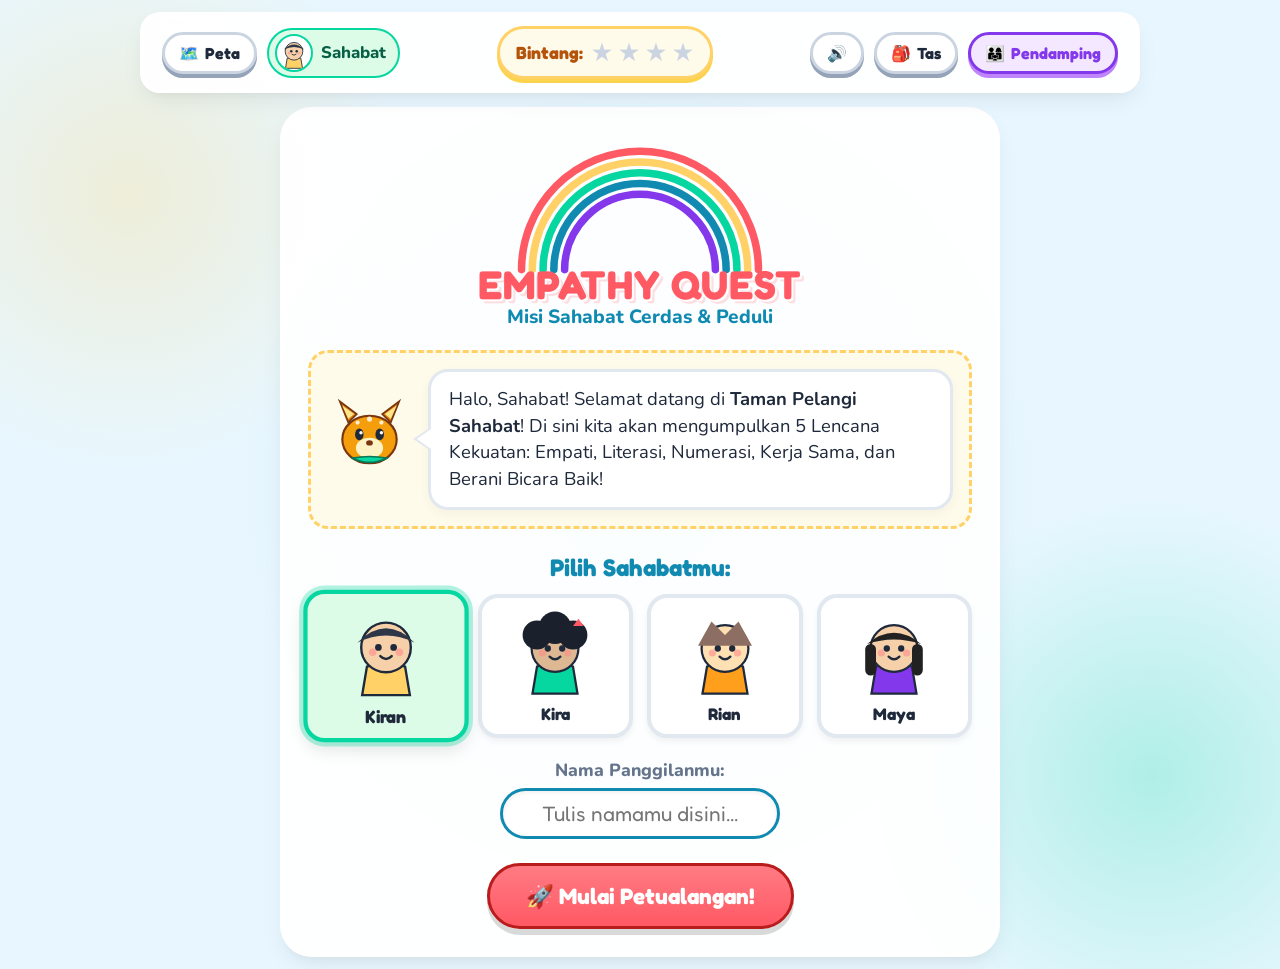
==== commit edb478a0: "Removed Admin Page" ====
--- a/index.html
+++ b/index.html
@@ -1,456 +1,634 @@
 <!DOCTYPE html>
 <html lang="id">
 <head>
-  <meta charset="UTF-8">
-  <meta name="viewport" content="width=device-width, initial-scale=1.0">
-  <title>Jelajah Budaya Nusantara – Petualangan Si Reog (PAUD/ECE)</title>
-  <meta name="description" content="Aplikasi edukasi web interaktif untuk anak usia dini 4-6 tahun mengenal kebudayaan Reog Ponorogo Indonesia.">
-  <link rel="stylesheet" href="css/style.css">
+    <meta charset="UTF-8">
+    <meta name="viewport" content="width=device-width, initial-scale=1.0, maximum-scale=1.0, user-scalable=no">
+    <title>EMPATHY QUEST — Misi Sahabat Cerdas dan Peduli</title>
+    <meta name="description" content="Game edukatif interaktif berbasis HTML/Web untuk anak usia dini (5–6 tahun) - integrasi empati, literasi, numerasi, komunikasi positif, dan pencegahan perundungan.">
+    <link rel="stylesheet" href="css/styles.css">
 </head>
 <body>
 
-  <!-- Top App Header Navigation -->
-  <header class="app-header">
-    <div class="header-left">
-      <button class="btn-child btn-primary" data-nav="home" aria-label="Ke Halaman Utama">
-        <span>🏠</span>
-        <span>Beranda</span>
-      </button>
-      <div class="app-title-mini">
-        <span>🦁</span> Petualangan Si Reog
-      </div>
+    <div id="app" class="game-container">
+        <!-- TOP NAVBAR / HEADER -->
+        <header class="game-header">
+            <div class="header-left">
+                <button id="btn-home-map" class="nav-btn icon-btn" title="Peta Misi" aria-label="Peta Misi">
+                    <span class="btn-icon">🗺️</span>
+                    <span class="btn-text">Peta</span>
+                </button>
+                <div class="player-pill">
+                    <div id="nav-avatar-icon" class="nav-avatar"></div>
+                    <span id="nav-player-name" class="player-name-text">Sahabat</span>
+                </div>
+            </div>
+
+            <!-- STAR COUNTER -->
+            <div class="star-counter-bar">
+                <span class="star-label">Bintang:</span>
+                <div class="stars-flex" id="header-stars">
+                    <span class="star-icon star-empty" id="star-1">★</span>
+                    <span class="star-icon star-empty" id="star-2">★</span>
+                    <span class="star-icon star-empty" id="star-3">★</span>
+                    <span class="star-icon star-empty" id="star-4">★</span>
+                </div>
+            </div>
+
+            <div class="header-right">
+                <button id="btn-audio-toggle" class="nav-btn icon-btn" title="Suara Efek" aria-label="Toggle Suara">
+                    <span id="audio-icon">🔊</span>
+                </button>
+                <button id="btn-bag" class="nav-btn icon-btn" title="Tas Sahabat" aria-label="Tas Sahabat">
+                    <span>🎒</span>
+                    <span class="btn-text">Tas</span>
+                </button>
+                <button id="btn-parent-guide" class="nav-btn icon-btn parent-btn" title="Panduan Orang Tua/Guru" aria-label="Panduan Orang Tua">
+                    <span>👨‍👩‍👧</span>
+                    <span class="btn-text">Pendamping</span>
+                </button>
+            </div>
+        </header>
+
+        <!-- MAIN GAME STAGE CONTAINER -->
+        <main id="game-stage" class="game-stage">
+
+            <!-- ========================================== -->
+            <!-- 1. SCREEN: PROLOG / WELCOME & AVATAR SELECT -->
+            <!-- ========================================== -->
+            <section id="screen-prolog" class="game-screen active">
+                <div class="prolog-card glass-panel">
+                    <div class="rainbow-banner">
+                        <svg class="rainbow-svg" viewBox="0 0 500 260" preserveAspectRatio="xMidYMid meet">
+                            <path d="M 30,250 A 220,220 0 0,1 470,250" fill="none" stroke="#FF5964" stroke-width="14" stroke-linecap="round"/>
+                            <path d="M 50,250 A 200,200 0 0,1 450,250" fill="none" stroke="#FFD166" stroke-width="14" stroke-linecap="round"/>
+                            <path d="M 70,250 A 180,180 0 0,1 430,250" fill="none" stroke="#06D6A0" stroke-width="14" stroke-linecap="round"/>
+                            <path d="M 90,250 A 160,160 0 0,1 410,250" fill="none" stroke="#118AB2" stroke-width="14" stroke-linecap="round"/>
+                            <path d="M 110,250 A 140,140 0 0,1 390,250" fill="none" stroke="#8338EC" stroke-width="14" stroke-linecap="round"/>
+                        </svg>
+                        <h1 class="game-title">EMPATHY QUEST</h1>
+                        <p class="game-subtitle">Misi Sahabat Cerdas & Peduli</p>
+                    </div>
+
+                    <!-- MASCOT WELCOME -->
+                    <div class="mascot-intro-box">
+                        <div class="mascot-avatar" id="kancil-prolog"></div>
+                        <div class="speech-bubble">
+                            <p id="prolog-speech">Halo, Sahabat! Selamat datang di <strong>Taman Pelangi Sahabat</strong>! Di sini kita akan mengumpulkan 5 Lencana Kekuatan: Empati, Literasi, Numerasi, Kerja Sama, dan Berani Bicara Baik!</p>
+                        </div>
+                    </div>
+
+                    <!-- AVATAR SELECTION -->
+                    <div class="avatar-selection-section">
+                        <h2>Pilih Sahabatmu:</h2>
+                        <div class="avatar-grid" id="avatar-picker">
+                            <!-- 4 Avatars inserted by JS -->
+                        </div>
+
+                        <div class="name-input-group">
+                            <label for="player-name-input">Nama Panggilanmu:</label>
+                            <input type="text" id="player-name-input" maxlength="12" placeholder="Tulis namamu disini..." autocomplete="off">
+                        </div>
+
+                        <button id="btn-start-game" class="primary-btn btn-lg bounce-hover">
+                            <span>🚀 Mulai Petualangan!</span>
+                        </button>
+                    </div>
+                </div>
+            </section>
+
+            <!-- ========================================== -->
+            <!-- 2. SCREEN: ADVENTURE MAP HUB -->
+            <!-- ========================================== -->
+            <section id="screen-map" class="game-screen">
+                <div class="map-container">
+                    <div class="map-header">
+                        <h2>Taman Pelangi Sahabat</h2>
+                        <p>Pilih gerbang misi untuk membantu teman-temanmu!</p>
+                    </div>
+
+                    <div class="map-playground">
+                        <!-- DECORATIVE BG ELEMENTS -->
+                        <div class="cloud cloud-1">☁️</div>
+                        <div class="cloud cloud-2">☁️</div>
+                        <div class="tree tree-left">🌳</div>
+                        <div class="tree tree-right">🌲</div>
+                        <div class="rainbow-bg-small">🌈</div>
+
+                        <!-- 4 MISSION GATES -->
+                        <div class="map-gates-grid">
+                            <!-- GATE 1 -->
+                            <div class="mission-gate-card" id="gate-mission-1" data-mission="1">
+                                <div class="gate-status-badge" id="gate-star-1">★ Misi 1</div>
+                                <div class="gate-icon-frame red-theme">
+                                    <span class="gate-emoji">❤️</span>
+                                </div>
+                                <h3>Baca Perasaanku</h3>
+                                <p>Kenali emosi Dina & tunjukkan empati</p>
+                                <button class="primary-btn btn-sm gate-play-btn">Masuk Misi</button>
+                            </div>
+
+                            <!-- GATE 2 -->
+                            <div class="mission-gate-card" id="gate-mission-2" data-mission="2">
+                                <div class="gate-status-badge" id="gate-star-2">★ Misi 2</div>
+                                <div class="gate-icon-frame blue-theme">
+                                    <span class="gate-emoji">🔢</span>
+                                </div>
+                                <h3>Hitung Teman Baik</h3>
+                                <p>Berhitung 1-6 & ajak Tono bermain</p>
+                                <button class="primary-btn btn-sm gate-play-btn">Masuk Misi</button>
+                            </div>
+
+                            <!-- GATE 3 -->
+                            <div class="mission-gate-card" id="gate-mission-3" data-mission="3">
+                                <div class="gate-status-badge" id="gate-star-3">★ Misi 3</div>
+                                <div class="gate-icon-frame yellow-theme">
+                                    <span class="gate-emoji">💬</span>
+                                </div>
+                                <h3>Kata-Kata Sahabat</h3>
+                                <p>Susun kata baik & bantu membela Beni</p>
+                                <button class="primary-btn btn-sm gate-play-btn">Masuk Misi</button>
+                            </div>
+
+                            <!-- GATE 4 -->
+                            <div class="mission-gate-card" id="gate-mission-4" data-mission="4">
+                                <div class="gate-status-badge" id="gate-star-4">★ Misi 4</div>
+                                <div class="gate-icon-frame green-theme">
+                                    <span class="gate-emoji">🤝</span>
+                                </div>
+                                <h3>Bagi dan Bergantian</h3>
+                                <p>Bagi bola adil & susun Papan Giliran</p>
+                                <button class="primary-btn btn-sm gate-play-btn">Masuk Misi</button>
+                            </div>
+                        </div>
+                    </div>
+                </div>
+            </section>
+
+            <!-- ========================================== -->
+            <!-- 3. SCREEN: MISSION 1 — BACA PERASAANKU -->
+            <!-- ========================================== -->
+            <section id="screen-mission-1" class="game-screen">
+                <div class="mission-wrapper">
+                    <div class="mission-banner red-banner">
+                        <span>❤️ Misi 1: Baca Perasaanku</span>
+                    </div>
+
+                    <!-- STORY SCENE -->
+                    <div class="story-scene park-bench-scene">
+                        <div class="character-box dina-box">
+                            <div id="dina-avatar-container" class="character-svg-wrap"></div>
+                            <span class="character-name">Dina</span>
+                        </div>
+                        <div class="mascot-speech-row">
+                            <div class="mascot-small-avatar"></div>
+                            <div class="speech-bubble large-speech">
+                                <p id="m1-speech">Dina duduk sendirian di bangku taman sambil murung. Teman-teman bermain tanpa mengajaknya. Lengkapi kalimat: <strong>“Dina merasa ____.”</strong></p>
+                            </div>
+                        </div>
+                    </div>
+
+                    <!-- STEP 1: EMOTION CHOICE -->
+                    <div id="m1-step-1" class="interaction-block">
+                        <div class="mirror-prompt">
+                            <span>🪞 <strong>Cermin Perasaan:</strong> Coba tiru ekspresi wajah Dina di cermin imajinasimu! Mata redup dan bibir melengkung ke bawah. Seperti apa rasanya?</span>
+                        </div>
+                        <h3>Pilih Kartu Emosi:</h3>
+                        <div class="cards-grid emotion-cards-grid">
+                            <button class="choice-card emotion-card" data-emotion="sedih">
+                                <div class="card-icon">😢</div>
+                                <span class="card-label">Sedih</span>
+                            </button>
+                            <button class="choice-card emotion-card" data-emotion="marah">
+                                <div class="card-icon">😡</div>
+                                <span class="card-label">Marah</span>
+                            </button>
+                            <button class="choice-card emotion-card" data-emotion="kesepian">
+                                <div class="card-icon">😔</div>
+                                <span class="card-label">Kesepian</span>
+                            </button>
+                        </div>
+                    </div>
+
+                    <!-- STEP 2: ACTION CHOICE -->
+                    <div id="m1-step-2" class="interaction-block hidden">
+                        <h3>Bagaimana cara kita membantu Dina?</h3>
+                        <div class="cards-grid action-cards-grid">
+                            <button class="choice-card action-card" data-action="invite">
+                                <div class="card-icon">🤝</div>
+                                <span class="card-label">Mengajak Dina bermain bersama</span>
+                            </button>
+                            <button class="choice-card action-card" data-action="toy">
+                                <div class="card-icon">🧸</div>
+                                <span class="card-label">Memberi mainan lalu pergi</span>
+                            </button>
+                            <button class="choice-card action-card" data-action="ignore">
+                                <div class="card-icon">🙈</div>
+                                <span class="card-label">Mengabaikan Dina</span>
+                            </button>
+                        </div>
+                    </div>
+
+                    <!-- CELEBRATION BLOCK -->
+                    <div id="m1-success-block" class="success-block hidden">
+                        <div class="success-content">
+                            <span class="sparkle-icon">🌟</span>
+                            <h3>Luar Biasa!</h3>
+                            <p>Dina tersenyum bahagia karena kamu mengajaknya bermain bersama! Kamu mendapatkan <strong>Badge Empati</strong>!</p>
+                            <button id="btn-finish-m1" class="primary-btn btn-lg">Lanjut ke Peta Misi 🚀</button>
+                        </div>
+                    </div>
+                </div>
+            </section>
+
+            <!-- ========================================== -->
+            <!-- 4. SCREEN: MISSION 2 — HITUNG TEMAN BAIK -->
+            <!-- ========================================== -->
+            <section id="screen-mission-2" class="game-screen">
+                <div class="mission-wrapper">
+                    <div class="mission-banner blue-banner">
+                        <span>🔢 Misi 2: Hitung Teman Baik</span>
+                    </div>
+
+                    <!-- SCENE DISPLAY -->
+                    <div class="story-scene playground-count-scene">
+                        <div class="playing-group" id="m2-kids-group"></div>
+                        <div class="lonely-kid-box">
+                            <div id="lonely-kid-avatar" class="character-svg-wrap"></div>
+                            <span class="character-name">Tono</span>
+                        </div>
+                    </div>
+
+                    <div class="mascot-speech-row">
+                        <div class="mascot-small-avatar"></div>
+                        <div class="speech-bubble large-speech">
+                            <p id="m2-speech">Ada berapa teman yang sedang asyik bermain bersama?</p>
+                        </div>
+                    </div>
+
+                    <!-- STEP 1: COUNTING NUMBERS -->
+                    <div id="m2-step-1" class="interaction-block">
+                        <h3>Hitung Jumlah Teman yang Bermain:</h3>
+                        <div class="numbers-grid">
+                            <button class="number-btn" data-num="1">1</button>
+                            <button class="number-btn" data-num="2">2</button>
+                            <button class="number-btn" data-num="3">3</button>
+                            <button class="number-btn" data-num="4">4</button>
+                            <button class="number-btn" data-num="5">5</button>
+                            <button class="number-btn" data-num="6">6</button>
+                        </div>
+                    </div>
+
+                    <!-- STEP 2: INCLUSION QUESTION & SPIN WHEEL -->
+                    <div id="m2-step-2" class="interaction-block hidden">
+                        <div class="story-question-box">
+                            <p class="question-text">Tono masih duduk sendirian. Berapa anak yang perlu diajak agar semua ikut bermain bersama?</p>
+                            <button id="btn-answer-inclusion" class="primary-btn btn-md"><strong>1 Anak (Tono)</strong></button>
+                        </div>
+
+                        <div class="wheel-section hidden" id="wheel-container-m2">
+                            <h3>Ajak Tono Bermain! Putar Roda Ajak Teman:</h3>
+                            <div class="wheel-wrapper">
+                                <div class="wheel-pointer">▼</div>
+                                <div class="spinning-wheel" id="wheel-element">
+                                    <div class="wheel-segment segment-1">
+                                        <span>🏃 Kejar-kejaran</span>
+                                    </div>
+                                    <div class="wheel-segment segment-2">
+                                        <span>🛝 Ayunan</span>
+                                    </div>
+                                    <div class="wheel-segment segment-3">
+                                        <span>🎨 Menggambar</span>
+                                    </div>
+                                </div>
+                            </div>
+                            <button id="btn-spin-wheel" class="primary-btn btn-lg">🎡 Putar Roda!</button>
+                        </div>
+                    </div>
+
+                    <!-- SUCCESS BLOCK -->
+                    <div id="m2-success-block" class="success-block hidden">
+                        <div class="success-content">
+                            <span class="sparkle-icon">🤝</span>
+                            <h3 id="m2-result-title">Semua Bergandengan Tangan!</h3>
+                            <p id="m2-result-text">Sekarang 6 teman bermain bersama dengan tawa riang! Kamu mendapatkan <strong>Badge Numerasi</strong>!</p>
+                            <button id="btn-finish-m2" class="primary-btn btn-lg">Lanjut ke Peta Misi 🚀</button>
+                        </div>
+                    </div>
+                </div>
+            </section>
+
+            <!-- ========================================== -->
+            <!-- 5. SCREEN: MISSION 3 — KATA-KATA SAHABAT -->
+            <!-- ========================================== -->
+            <section id="screen-mission-3" class="game-screen">
+                <div class="mission-wrapper">
+                    <div class="mission-banner yellow-banner">
+                        <span>💬 Misi 3: Kata-Kata Sahabat</span>
+                    </div>
+
+                    <!-- STORY SCENE -->
+                    <div class="story-scene drawing-conflict-scene">
+                        <div class="beni-drawing-box">
+                            <div id="beni-avatar" class="character-svg-wrap"></div>
+                            <div class="drawing-paper">
+                                🎨 Gambar Unik Beni
+                            </div>
+                        </div>
+                        <div class="teasing-kids-box" id="teasing-kids-container">
+                            <div id="teasing-avatar" class="character-svg-wrap"></div>
+                            <div class="tease-bubble" id="tease-bubble-text">“Gambarmu aneh!”</div>
+                        </div>
+                    </div>
+
+                    <div class="mascot-speech-row">
+                        <div class="mascot-small-avatar"></div>
+                        <div class="speech-bubble large-speech">
+                            <p id="m3-speech">Beni diejek karena gambarnya berbeda. Yuk, susun kata-kata baik untuk membantu dan membela Beni!</p>
+                        </div>
+                    </div>
+
+                    <!-- STEP 1: DRAG & DROP / TAP WORD BUILDER -->
+                    <div id="m3-step-1" class="interaction-block">
+                        <h3>Susun Kalimat Baik:</h3>
+                        
+                        <div class="sentence-drop-zone" id="sentence-target-slots">
+                            <div class="word-slot" data-index="0">_____</div>
+                            <div class="word-slot" data-index="1">_____</div>
+                            <div class="word-slot" data-index="2">_____</div>
+                        </div>
+
+                        <div class="word-bank" id="word-bank-cards">
+                            <div class="word-card" draggable="true" data-word="Jangan">Jangan</div>
+                            <div class="word-card" draggable="true" data-word="ejek">ejek</div>
+                            <div class="word-card" draggable="true" data-word="teman">teman</div>
+                        </div>
+
+                        <div class="btn-row-center">
+                            <button id="btn-check-sentence" class="primary-btn btn-md">Cek Kalimat 👍</button>
+                            <button id="btn-reset-sentence" class="secondary-btn btn-md">Ulangi 🔄</button>
+                        </div>
+                    </div>
+
+                    <!-- STEP 2: SUARA BERANINYA AKU -->
+                    <div id="m3-step-2" class="interaction-block hidden">
+                        <div class="brave-voice-box">
+                            <div class="avatar-hero-speak">
+                                <div id="hero-speak-avatar" class="character-svg-wrap"></div>
+                                <div class="speech-bubble hero-bubble">
+                                    <p>🗣️ <strong>Suara Beraninya Aku:</strong><br>“Jangan ejek teman! Gambarmu sangat unik dan keren, Beni!”</p>
+                                </div>
+                            </div>
+                        </div>
+                    </div>
+
+                    <!-- SUCCESS BLOCK -->
+                    <div id="m3-success-block" class="success-block hidden">
+                        <div class="success-content">
+                            <span class="sparkle-icon">🎨</span>
+                            <h3>Perbedaan Itu Indah & Berharga!</h3>
+                            <p>Ejekan memudar! Teman-teman memuji gambar Beni: <em>“Gambarmu keren, Beni!”</em><br>Kamu meraih <strong>Badge Literasi</strong> & <strong>Badge Berani Bicara Baik</strong>!</p>
+                            <button id="btn-finish-m3" class="primary-btn btn-lg">Lanjut ke Peta Misi 🚀</button>
+                        </div>
+                    </div>
+                </div>
+            </section>
+
+            <!-- ========================================== -->
+            <!-- 6. SCREEN: MISSION 4 — BAGI DAN BERGANTIAN -->
+            <!-- ========================================== -->
+            <section id="screen-mission-4" class="game-screen">
+                <div class="mission-wrapper">
+                    <div class="mission-banner green-banner">
+                        <span>🤝 Misi 4: Bagi dan Bergantian</span>
+                    </div>
+
+                    <div class="mascot-speech-row">
+                        <div class="mascot-small-avatar"></div>
+                        <div class="speech-bubble large-speech">
+                            <p id="m4-speech">Tersedia 6 bola untuk 3 teman. Bagikan bola ke dalam keranjang agar setiap teman mendapat jumlah yang sama rata (2 bola)!</p>
+                        </div>
+                    </div>
+
+                    <!-- STEP 1: FAIR BALL SHARING -->
+                    <div id="m4-step-1" class="interaction-block">
+                        <div class="balls-pool-container" id="balls-source-pool">
+                            <div class="ball-item" draggable="true" id="ball-1">⚽</div>
+                            <div class="ball-item" draggable="true" id="ball-2">⚽</div>
+                            <div class="ball-item" draggable="true" id="ball-3">⚽</div>
+                            <div class="ball-item" draggable="true" id="ball-4">⚽</div>
+                            <div class="ball-item" draggable="true" id="ball-5">⚽</div>
+                            <div class="ball-item" draggable="true" id="ball-6">⚽</div>
+                        </div>
+
+                        <div class="baskets-grid">
+                            <div class="basket-card" data-basket="1">
+                                <div class="basket-head">👦 Andi</div>
+                                <div class="basket-drop-zone" id="basket-1"></div>
+                                <div class="basket-count" id="count-basket-1">0 Bola</div>
+                            </div>
+                            <div class="basket-card" data-basket="2">
+                                <div class="basket-head">👧 Maya</div>
+                                <div class="basket-drop-zone" id="basket-2"></div>
+                                <div class="basket-count" id="count-basket-2">0 Bola</div>
+                            </div>
+                            <div class="basket-card" data-basket="3">
+                                <div class="basket-head">👦 Bimo</div>
+                                <div class="basket-drop-zone" id="basket-3"></div>
+                                <div class="basket-count" id="count-basket-3">0 Bola</div>
+                            </div>
+                        </div>
+                    </div>
+
+                    <!-- STEP 2: TURN TAKING VARIATION (5 BALLS FOR 3 KIDS) -->
+                    <div id="m4-step-2" class="interaction-block hidden">
+                        <div class="turn-taking-section">
+                            <h3>Bagaimana jika ada 5 bola untuk 3 teman (tidak habis dibagi rata)?</h3>
+                            <p class="subtitle-hint">Berbagi tidak selalu harus rata, kadang kita perlu bermain bergantian!</p>
+                            
+                            <div class="cards-grid action-cards-grid" style="margin-top: 14px;">
+                                <button class="choice-card turn-choice-btn" data-choice="turns">
+                                    <div class="card-icon">🔄</div>
+                                    <span class="card-label">Main Bergantian Giliran!</span>
+                                </button>
+                                <button class="choice-card turn-choice-btn" data-choice="fight">
+                                    <div class="card-icon">💥</div>
+                                    <span class="card-label">Berebut Bola</span>
+                                </button>
+                            </div>
+
+                            <!-- TURN BOARD DISPLAY -->
+                            <div id="turn-board-display" class="turn-board-box hidden">
+                                <h4>📋 PAPAN GILIRAN SAHABAT</h4>
+                                <div class="turns-flex">
+                                    <div class="turn-step">Giliran 1: Andi</div>
+                                    <div class="turn-arrow">➔</div>
+                                    <div class="turn-step">Giliran 2: Maya</div>
+                                    <div class="turn-arrow">➔</div>
+                                    <div class="turn-step">Giliran 3: Bimo</div>
+                                </div>
+                                <p>Semua teman senang karena mendapat kesempatan bermain!</p>
+                            </div>
+                        </div>
+                    </div>
+
+                    <!-- SUCCESS BLOCK -->
+                    <div id="m4-success-block" class="success-block hidden">
+                        <div class="success-content">
+                            <span class="sparkle-icon">🏆</span>
+                            <h3>Hebat, Adil & Koperatif!</h3>
+                            <p>Kamu berhasil membagi bola dengan adil dan menyusun Papan Giliran! Kamu mendapatkan <strong>Badge Kerja Sama</strong>!</p>
+                            <button id="btn-finish-m4" class="primary-btn btn-lg">Selesai & Ke Pesta Puncak! 🥳</button>
+                        </div>
+                    </div>
+                </div>
+            </section>
+
+            <!-- ========================================== -->
+            <!-- 7. SCREEN: EPILOG & BUKU KEBAIKANKU -->
+            <!-- ========================================== -->
+            <section id="screen-epilog" class="game-screen">
+                <div class="epilog-wrapper glass-panel">
+                    <div class="confetti-container" id="confetti-holder"></div>
+                    
+                    <h1 class="epilog-title">🎉 Selamat, Sahabat Cerdas & Peduli! 🎉</h1>
+                    <p class="epilog-subtitle">Kamu telah menyelesaikan semua misi di Taman Pelangi Sahabat!</p>
+
+                    <!-- BADGES GALLERY -->
+                    <div class="badges-showcase-section">
+                        <h2>5 Lencana Kekuatan Sahabat:</h2>
+                        <div class="badges-grid-5" id="epilog-badges-grid">
+                            <!-- 5 Badges populated by JS -->
+                        </div>
+                    </div>
+
+                    <!-- BUKU KEBAIKANKU -->
+                    <div class="kindness-book-section">
+                        <h2>📖 BUKU KEBAIKANKU</h2>
+                        <p class="kindness-subtitle">Rekap tindakan baik yang telah kamu lakukan:</p>
+                        <div class="kindness-list" id="kindness-records-list">
+                            <!-- Positive deeds listed by JS -->
+                        </div>
+                    </div>
+
+                    <!-- ACTION BUTTONS -->
+                    <div class="epilog-actions">
+                        <button id="btn-print-cert" class="primary-btn btn-lg">📜 Cetak Sertifikat</button>
+                        <button id="btn-view-bag-epilog" class="secondary-btn btn-lg">🎒 Lihat Tas Sahabat</button>
+                        <button id="btn-replay-game" class="secondary-btn btn-lg">🔄 Main Lagi dari Awal</button>
+                    </div>
+                </div>
+            </section>
+        </main>
     </div>
-    
-    <div class="header-right">
-      <div class="star-counter-pill">
-        <span>⭐</span>
-        <span id="header-star-count">0</span>
-      </div>
-      <button class="btn-audio-toggle" id="btn-mute-toggle">
-        🔊 Audio On
-      </button>
-      <button class="btn-audio-toggle" data-nav="admin" title="Dashboard Admin Content Manager" style="border-color: var(--primary-purple); color: var(--primary-purple);">
-        🔐 Admin
-      </button>
+
+    <!-- ========================================== -->
+    <!-- MODAL 1: TAS SAHABAT (BADGES & PROGRESS) -->
+    <!-- ========================================== -->
+    <div id="modal-bag" class="modal-overlay hidden">
+        <div class="modal-card glass-modal">
+            <div class="modal-header">
+                <h2>🎒 Tas Sahabat</h2>
+                <button class="modal-close-btn" data-close="modal-bag">✖</button>
+            </div>
+            <div class="modal-body">
+                <div class="profile-summary">
+                    <div id="bag-avatar-display" class="bag-avatar-icon"></div>
+                    <div>
+                        <h3 id="bag-player-name">Sahabat</h3>
+                        <p id="bag-star-count">Bintang Terkumpul: 0 / 4 ★</p>
+                    </div>
+                </div>
+                <hr class="modal-divider">
+                <h3>Koleksi 5 Lencana Kekuatan:</h3>
+                <div class="badges-grid" id="modal-badges-grid"></div>
+            </div>
+        </div>
     </div>
-  </header>
-
-  <!-- Global Mascot Dialogue Bar -->
-  <div class="mascot-global-bar">
-    <img src="assets/images/mascot.svg" alt="Si Reog Mascot" class="mascot-avatar-small">
-    <div class="mascot-speech-bubble" id="mascot-dialog-text">
-      Halo, Teman! Selamat datang di Petualangan Si Reog!
+
+    <!-- ========================================== -->
+    <!-- MODAL 2: PANDUAN PENDAMPING (ORANG TUA & GURU) -->
+    <!-- ========================================== -->
+    <div id="modal-parent" class="modal-overlay hidden">
+        <div class="modal-card glass-modal">
+            <div class="modal-header">
+                <h2>👨‍👩‍👧 Panduan Guru & Orang Tua</h2>
+                <button class="modal-close-btn" data-close="modal-parent">✖</button>
+            </div>
+            <div class="modal-body text-left">
+                <h3>📘 Panduan Pendamping (Guru / Orang Tua)</h3>
+                <p><strong>Empathy Quest</strong> adalah media pembelajaran digital berbasis web untuk anak usia 5–6 tahun (PAUD / TK B) yang mengintegrasikan pencegahan perundungan, empati, literasi, numerasi, dan komunikasi positif.</p>
+
+                <div class="guide-item">
+                    <h4>💡 Petunjuk Pendampingan:</h4>
+                    <ul>
+                        <li>Dampingi anak pada Prolog & Misi 1 untuk mengenalkan kontrol tap/klik.</li>
+                        <li>Setelah setiap misi, tanyakan: <em>“Jika kamu menjadi Dina/Beni/Tono, bagaimana perasaanmu?”</em> untuk menghubungkan dengan dunia nyata.</li>
+                        <li>Manfaatkan <strong>“Papan Giliran Sahabat”</strong> sebagai panduan jadwal bergantian di kelas atau rumah.</li>
+                    </ul>
+                </div>
+
+                <div class="guide-item">
+                    <h4>❤️ Misi 1: Baca Perasaanku</h4>
+                    <p>Fokus: Mengidentifikasi emosi sedih, mempraktikkan "Cermin Perasaan", dan memilih tindakan empati.</p>
+                </div>
+                <div class="guide-item">
+                    <h4>🔢 Misi 2: Hitung Teman Baik</h4>
+                    <p>Fokus: Berhitung 1–6, soal cerita inklusi, dan menggunakan Roda Ajak Teman untuk aktivitas bersama.</p>
+                </div>
+                <div class="guide-item">
+                    <h4>💬 Misi 3: Kata-Kata Sahabat</h4>
+                    <p>Fokus: Menyusun kalimat positif, aksi "Suara Beraninya Aku" membela teman yang diejek, dan menghargai perbedaan.</p>
+                </div>
+                <div class="guide-item">
+                    <h4>🤝 Misi 4: Bagi dan Bergantian</h4>
+                    <p>Fokus: Pembagian bola sama rata, pemecahan masalah jumlah ganjil, dan menggunakan Papan Giliran Sahabat.</p>
+                </div>
+
+                <hr class="modal-divider">
+
+                <h3>👶 Panduan untuk Anak</h3>
+                <ul>
+                    <li>Dengarkan petunjuk dari <strong>Kancil Pandu</strong>.</li>
+                    <li>Sentuh atau klik gambar yang kamu pilih. Tidak ada jawaban salah, hanya mencoba lagi bersama Kancil Pandu!</li>
+                    <li>Kumpulkan 4 Bintang dan 5 Lencana Sahabat!</li>
+                </ul>
+            </div>
+        </div>
     </div>
-  </div>
-
-  <!-- Main Viewport Container -->
-  <main class="app-viewport">
-
-    <!-- 1. HOME SCREEN -->
-    <section class="screen-view active" id="screen-home">
-      <div class="home-hero-container">
-        <img src="assets/images/mascot.svg" alt="Si Reog Mascot Hero" class="home-mascot-hero">
-        <h1 class="home-title">Jelajah Budaya Nusantara<br>Petualangan Si Reog</h1>
-        <p class="home-subtitle">Belajar Budaya Indonesia Bersama Si Reog dengan Ceria!</p>
-
-        <div class="home-menu-grid">
-          <button class="btn-child btn-primary" data-nav="adventure">
-            <span>🗺️</span>
-            <span>MULAI PETUALANGAN</span>
-          </button>
-          <button class="btn-child btn-secondary" data-nav="learn">
-            <span>📖</span>
-            <span>BELAJAR BERSAMA</span>
-          </button>
-          <button class="btn-child btn-accent" data-nav="badges">
-            <span>🏆</span>
-            <span>LENCANAKU</span>
-          </button>
-          <button class="btn-child btn-audio-toggle" data-nav="parent-guide">
-            <span>👨‍👩‍👧‍👦</span>
-            <span>UNTUK ORANG TUA / GURU</span>
-          </button>
-          <button class="btn-child btn-audio-toggle" data-nav="admin" style="border-color: var(--primary-purple); color: var(--primary-purple);">
-            <span>🔐</span>
-            <span>DASHBOARD ADMIN (KONTEN)</span>
-          </button>
+
+    <!-- ========================================== -->
+    <!-- PRINTABLE CERTIFICATE TEMPLATE -->
+    <!-- ========================================== -->
+    <div id="certificate-print-area" class="print-only">
+        <div class="cert-border">
+            <div class="cert-header">
+                <h1>SERTIFIKAT SAHABAT CERDAS & PEDULI</h1>
+                <p class="cert-subtitle">Taman Pelangi Sahabat</p>
+            </div>
+            <div class="cert-body">
+                <p class="cert-given">Diberikan dengan rasa bangga kepada:</p>
+                <h2 id="cert-player-name" class="cert-name">[ Nama Sahabat ]</h2>
+                <p class="cert-message">Telah berhasil menyelesaikan seluruh Misi Kebaikan di Taman Pelangi Sahabat dan terbukti memiliki 5 Kekuatan Sahabat: Empati, Literasi, Numerasi, Kerja Sama, dan Berani Bicara Baik.</p>
+                <div class="cert-badges-row">
+                    <span>❤️ Empati</span>
+                    <span>🔢 Numerasi</span>
+                    <span>📖 Literasi</span>
+                    <span>🤝 Kerja Sama</span>
+                    <span>🗣️ Berani Bicara Baik</span>
+                </div>
+            </div>
+            <div class="cert-footer">
+                <div class="cert-sign">
+                    <p>Pendamping / Guru</p>
+                    <div class="sign-line"></div>
+                </div>
+                <div class="cert-stamp">
+                    <span>🌟 TAMAN PELANGI 🌟</span>
+                </div>
+            </div>
         </div>
-      </div>
-    </section>
-
-    <!-- 2. ADVENTURE MAP SCREEN -->
-    <section class="screen-view" id="screen-adventure">
-      <div class="glow-card">
-        <h2>🗺️ Peta Petualangan Nusantara</h2>
-        <p>Selesaikan setiap misi untuk mendapatkan bintang dan lencana budaya!</p>
-        <div class="adventure-map-grid" id="adventure-nodes-container">
-          <!-- Dynamically Rendered via app.js -->
-        </div>
-      </div>
-    </section>
-
-    <!-- 3. LEARN ABOUT REOG SCREEN -->
-    <section class="screen-view" id="screen-learn">
-      <div class="glow-card">
-        <h2>📖 Kenalan Dengan Reog Ponorogo</h2>
-        <p>Yuk, kenali fakta dan kebudayaan Reog Ponorogo berikut ini!</p>
-        
-        <div class="learn-cards-grid" id="learn-cards-container">
-          <!-- Dynamically Rendered via app.js -->
-        </div>
-
-        <div style="margin-top: 24px; text-align: center;">
-          <button class="btn-child btn-primary" data-nav="adventure">
-            <span>🗺️</span> Kembali ke Peta
-          </button>
-        </div>
-      </div>
-    </section>
-
-    <!-- 4. INTERACTIVE STORY SCREEN -->
-    <section class="screen-view" id="screen-story">
-      <div class="glow-card story-card">
-        <div class="story-icon" id="story-scene-icon">🎡</div>
-        <h2 class="story-title" id="story-scene-title">Scene 1: Festival Budaya</h2>
-        <p class="story-desc" id="story-scene-desc">Budi dan Sisi pergi ke Festival Budaya Nusantara bersama ibu dan ayah.</p>
-
-        <div class="story-progress" id="story-scene-progress">Langkah 1 dari 7</div>
-
-        <div class="story-controls-bar">
-          <button class="btn-child btn-secondary" id="btn-prev-story">
-            <span>⬅️</span> Sebelum
-          </button>
-
-          <button class="btn-child btn-primary" id="btn-next-story">
-            <span>Lanjut ➡️</span>
-          </button>
-        </div>
-      </div>
-    </section>
-
-    <!-- 5. PUZZLE GAME SCREEN -->
-    <section class="screen-view" id="screen-puzzle">
-      <div class="glow-card puzzle-layout">
-        <h2>🧩 Menyusun Topeng Si Reog</h2>
-        <p>Tarik atau tekan kepingan gambar di bawah ke tempat kotak yang tepat!</p>
-
-        <div class="puzzle-grid" id="puzzle-game-container">
-          <!-- Dynamically Rendered via game.js -->
-        </div>
-
-        <div class="puzzle-pool" id="puzzle-pool-container">
-          <!-- Dynamically Rendered via game.js -->
-        </div>
-      </div>
-    </section>
-
-    <!-- 6. COLORING GAME SCREEN -->
-    <section class="screen-view" id="screen-coloring">
-      <div class="glow-card coloring-container">
-        <h2>🎨 Mewarnai Topeng Singo Barong</h2>
-        <p>Pilih alat Ember Cat / Kuas / Penghapus dan warnai dengan kreasi bahagiamu!</p>
-
-        <div class="coloring-tools-bar">
-          <div class="tool-group">
-            <span class="tool-label">Mode Alat:</span>
-            <button class="btn-child btn-audio-toggle tool-mode-btn active" data-mode="fill">🪣 Cat Ember</button>
-            <button class="btn-child btn-audio-toggle tool-mode-btn" data-mode="brush">🖌️ Kuas</button>
-            <button class="btn-child btn-audio-toggle tool-mode-btn" data-mode="eraser">🧹 Penghapus</button>
-          </div>
-
-          <div class="tool-group">
-            <span class="tool-label">Ukuran:</span>
-            <button class="btn-size-circle size-btn" data-size="small"><span class="size-dot dot-sm"></span> Kecil</button>
-            <button class="btn-size-circle size-btn active" data-size="medium"><span class="size-dot dot-md"></span> Sedang</button>
-            <button class="btn-size-circle size-btn" data-size="large"><span class="size-dot dot-lg"></span> Besar</button>
-          </div>
-
-          <button class="btn-child btn-secondary" id="btn-clear-coloring">
-            <span>🔄</span> Ulangi
-          </button>
-        </div>
-
-        <div class="coloring-canvas-wrap">
-          <canvas id="coloring-canvas" width="600" height="450"></canvas>
-        </div>
-
-        <div class="color-palette-bar" id="color-palette-container">
-          <!-- Dynamically Rendered via game.js -->
-        </div>
-
-        <div style="margin-top: 12px;">
-          <button class="btn-child btn-primary" id="btn-finish-coloring">
-            <span>⭐</span> Selesai Mewarnai
-          </button>
-        </div>
-      </div>
-    </section>
-
-    <!-- 7. SOUND / MUSIC GAME SCREEN -->
-    <section class="screen-view" id="screen-music">
-      <div class="glow-card music-card">
-        <h2>🥁 Tebak Suara Alat Musik Tradisional</h2>
-        <p>Tekan tombol di bawah untuk mendengarkan bunyi musiknya, lalu pilih gambarnya!</p>
-
-        <button class="btn-play-sound" id="btn-trigger-music-sound">
-          <span>🔊 Putar Suara Musik</span>
-        </button>
-
-        <div class="music-options-grid" id="music-game-container">
-          <!-- Dynamically Rendered via game.js -->
-        </div>
-      </div>
-    </section>
-
-    <!-- 8. SIMPLE QUIZ SCREEN -->
-    <section class="screen-view" id="screen-quiz">
-      <div id="quiz-game-container" style="width: 100%;">
-        <!-- Dynamically Rendered via quiz.js -->
-      </div>
-    </section>
-
-    <!-- 9. MY BADGES SCREEN -->
-    <section class="screen-view" id="screen-badges">
-      <div class="glow-card">
-        <h2>🏆 Lencana Sahabat Budaya</h2>
-        <p>Ini adalah koleksi lencana kebanggaan yang telah kamu dapatkan!</p>
-
-        <div class="badges-grid" id="badges-container">
-          <!-- Dynamically Rendered via app.js -->
-        </div>
-      </div>
-    </section>
-
-    <!-- 10. PARENT / TEACHER GUIDE SCREEN -->
-    <section class="screen-view" id="screen-parent-guide">
-      <div class="glow-card">
-        <h2>👨‍👩‍👧‍👦 Panduan Orang Tua & Guru</h2>
-        <p>Informasi pedagogis dan petunjuk pendampingan belajar untuk anak usia dini (4–6 tahun).</p>
-
-        <div class="guide-tabs-bar">
-          <button class="guide-tab-btn active" data-guidetab="1">🎯 Sasaran</button>
-          <button class="guide-tab-btn" data-guidetab="2">🌟 Capaian</button>
-          <button class="guide-tab-btn" data-guidetab="3">⏱️ Tips</button>
-          <button class="guide-tab-btn" data-guidetab="4">📱 Keamanan</button>
-        </div>
-
-        <div class="guide-panel active" id="guide-tab-1">
-          <h3>🎯 Tujuan Aplikasi & Sasaran Usia</h3>
-          <p>Aplikasi ini dirancang khusus untuk anak usia 4–6 tahun (PAUD/TK) guna mengenalkan kebudayaan tradisional Reog Ponorogo dari Jawa Timur melalui aktivitas digital interaktif yang aman, menyenangkan, dan berorientasi visual.</p>
-        </div>
-
-        <div class="guide-panel" id="guide-tab-2">
-          <h3>🌟 Capaian Pembelajaran & Kompetensi Global</h3>
-          <ul>
-            <li><strong>Mengenal Kebudayaan Lokal:</strong> Menumbuhkan rasa cinta tanah air dan kebanggaan akan warisan budaya Nusantara.</li>
-            <li><strong>Kreativitas & Problem Solving:</strong> Melatih keterampilan motorik halus dan logika melalui puzzle dan mewarnai.</li>
-            <li><strong>Mendengar & Komunikasi:</strong> Mengembangkan daya simak audio dan pemahaman bahasa.</li>
-            <li><strong>Kesadaran Kebinekaan Global:</strong> Mengapresiasi keberagaman budaya sejak dini.</li>
-          </ul>
-        </div>
-
-        <div class="guide-panel" id="guide-tab-3">
-          <h3>⏱️ Durasi Sesi & Tips Pendampingan</h3>
-          <p><strong>Rekomendasi Durasi Belajar:</strong> 10–20 menit per sesi.</p>
-          <p>Disarankan orang tua atau guru mendampingi anak untuk berdialog aktif saat menyimak cerita dan mengenali alat musik tradisional.</p>
-        </div>
-
-        <div class="guide-panel" id="guide-tab-4">
-          <h3>📱 Penggunaan Offline & Keamanan Anak</h3>
-          <p>Aplikasi ini berjalan 100% secara offline tanpa koneksi internet. Bebas dari iklan, tanpa pengumpulan data pribadi, dan tanpa fitur obrolan luar.</p>
-        </div>
-
-        <div style="margin-top: 24px; text-align: center;">
-          <button class="btn-child btn-primary" data-nav="home">
-            <span>🏠</span> Kembali ke Beranda
-          </button>
-        </div>
-      </div>
-    </section>
-
-    <!-- 11. ADMIN LOGIN SCREEN -->
-    <section class="screen-view" id="screen-admin-login">
-      <div class="glow-card admin-login-card">
-        <div style="font-size: 3.5rem; text-align: center; margin-bottom: 8px;">🔐</div>
-        <h2 style="text-align: center; color: var(--primary-purple);">Login Dashboard Admin</h2>
-        <p style="text-align: center; margin-bottom: 20px; color: var(--text-muted);">Masuk untuk mengelola cerita, kuis, dan materi pembelajaran Si Reog.</p>
-        
-        <form id="form-admin-login" class="admin-form">
-          <div class="form-group">
-            <label for="admin-username">Username Admin:</label>
-            <input type="text" id="admin-username" class="form-input" placeholder="Masukkan username" required autocomplete="username">
-          </div>
-          <div class="form-group">
-            <label for="admin-password">Password Admin:</label>
-            <input type="password" id="admin-password" class="form-input" placeholder="Masukkan password" required autocomplete="current-password">
-          </div>
-          <div id="admin-login-msg" class="admin-msg-box"></div>
-          <div style="margin-top: 14px; display: flex; justify-content: center;">
-            <button type="submit" class="btn-child btn-primary" style="width: 100%;">
-              <span>🔑</span>
-              <span>MASUK DASHBOARD</span>
-            </button>
-          </div>
-        </form>
-
-        <div class="admin-login-hint">
-          <span>💡 Username bawaan: <b>admin</b> | Password bawaan: <b>admin123</b></span>
-        </div>
-
-        <div style="margin-top: 16px; text-align: center;">
-          <button class="btn-child btn-secondary btn-sm" data-nav="home">
-            <span>🏠</span> Kembali ke Beranda
-          </button>
-        </div>
-      </div>
-    </section>
-
-    <!-- 12. ADMIN DASHBOARD SCREEN -->
-    <section class="screen-view" id="screen-admin-dashboard">
-      <div class="glow-card admin-dashboard-card">
-        <div class="admin-dash-header">
-          <div>
-            <h2>🛠️ Dashboard Pengelola Konten</h2>
-            <p>Kelola seluruh isi cerita, kuis, dan materi edukasi secara langsung.</p>
-          </div>
-          <button class="btn-child btn-accent btn-sm" id="btn-admin-logout">
-            <span>🚪</span> Keluar Admin
-          </button>
-        </div>
-
-        <!-- Dashboard Navigation Tabs -->
-        <div class="admin-tabs-bar">
-          <button class="admin-tab-btn active" data-tab="overview">📊 Ringkasan</button>
-          <button class="admin-tab-btn" data-tab="stories">📖 Kelola Cerita</button>
-          <button class="admin-tab-btn" data-tab="quizzes">❓ Kelola Kuis</button>
-          <button class="admin-tab-btn" data-tab="learn">💡 Kelola Materi</button>
-          <button class="admin-tab-btn" data-tab="settings">⚙️ Akun & Reset</button>
-        </div>
-
-        <!-- Tab 1: Overview -->
-        <div class="admin-tab-panel active" id="tab-overview">
-          <div class="admin-stats-grid">
-            <div class="stat-box">
-              <span class="stat-num" id="stat-stories-count">0</span>
-              <span class="stat-label">Adegan Cerita</span>
-            </div>
-            <div class="stat-box">
-              <span class="stat-num" id="stat-quizzes-count">0</span>
-              <span class="stat-label">Soal Kuis</span>
-            </div>
-            <div class="stat-box">
-              <span class="stat-num" id="stat-learn-count">0</span>
-              <span class="stat-label">Kartu Materi</span>
-            </div>
-            <div class="stat-box">
-              <span class="stat-num" id="stat-user-stars">0</span>
-              <span class="stat-label">Bintang User</span>
-            </div>
-          </div>
-        </div>
-
-        <!-- Tab 2: Stories Management -->
-        <div class="admin-tab-panel" id="tab-stories">
-          <div class="admin-action-header">
-            <h3>📖 Daftar Adegan Cerita</h3>
-            <button class="btn-child btn-primary btn-sm" id="btn-add-story-modal">➕ Tambah Cerita Baru</button>
-          </div>
-          <div class="admin-item-list" id="admin-stories-list"></div>
-        </div>
-
-        <!-- Tab 3: Quizzes Management -->
-        <div class="admin-tab-panel" id="tab-quizzes">
-          <div class="admin-action-header">
-            <h3>❓ Daftar Soal Kuis</h3>
-            <button class="btn-child btn-primary btn-sm" id="btn-add-quiz-modal">➕ Tambah Soal Kuis</button>
-          </div>
-          <div class="admin-item-list" id="admin-quizzes-list"></div>
-        </div>
-
-        <!-- Tab 4: Learn Cards Management -->
-        <div class="admin-tab-panel" id="tab-learn">
-          <div class="admin-action-header">
-            <h3>💡 Daftar Materi Belajar</h3>
-            <button class="btn-child btn-primary btn-sm" id="btn-add-learn-modal">➕ Tambah Kartu Materi</button>
-          </div>
-          <div class="admin-item-list" id="admin-learn-list"></div>
-        </div>
-
-        <!-- Tab 5: Settings & Reset -->
-        <div class="admin-tab-panel" id="tab-settings">
-          <div class="settings-sections">
-            <div class="settings-box">
-              <h3>🔒 Ganti Password Admin</h3>
-              <form id="form-change-password" class="admin-form">
-                <div class="form-group">
-                  <label>Username Baru:</label>
-                  <input type="text" id="change-username" class="form-input" required>
-                </div>
-                <div class="form-group">
-                  <label>Password Baru:</label>
-                  <input type="password" id="change-password" class="form-input" required>
-                </div>
-                <button type="submit" class="btn-child btn-secondary btn-sm" style="width: 100%;">Simpan Perubahan Akun</button>
-              </form>
-            </div>
-
-            <div class="settings-box danger-zone">
-              <h3>⚠️ Zone Reset Data</h3>
-              <p>Kembalikan isi konten ke awal pabrikan atau reset progres pemain.</p>
-              <div class="btn-group-column">
-                <button class="btn-child btn-accent btn-sm" id="btn-reset-user-progress">Reset Progres Bintang User</button>
-                <button class="btn-child btn-danger btn-sm" id="btn-reset-content-default">Reset Seluruh Konten ke Default</button>
-              </div>
-            </div>
-          </div>
-        </div>
-
-        <div style="margin-top: 24px; text-align: center;">
-          <button class="btn-child btn-primary" data-nav="home">
-            <span>🏠</span> Kembali ke Beranda
-          </button>
-        </div>
-      </div>
-    </section>
-
-  </main>
-
-  <!-- Victory Celebration Modal -->
-  <div class="modal-overlay" id="victory-modal">
-    <div class="modal-card">
-      <div style="font-size: 4rem;">🎉</div>
-      <h3 class="modal-title" id="victory-title">Hebat! Kamu Berhasil!</h3>
-      <p class="modal-desc" id="victory-desc">Kamu menyelesaikan permainan dengan sangat baik!</p>
-      <button class="btn-child btn-primary modal-close-btn">
-        <span>⭐</span> Lanjutkan Petualangan
-      </button>
     </div>
-  </div>
-
-  <!-- Admin Edit Modal Overlay -->
-  <div class="modal-overlay" id="admin-edit-modal">
-    <div class="modal-card admin-modal-card">
-      <h3 class="modal-title" id="admin-modal-title">Edit Konten</h3>
-      <form id="form-admin-edit" class="admin-form" style="width: 100%;">
-        <input type="hidden" id="edit-item-type">
-        <input type="hidden" id="edit-item-id">
-        
-        <div id="edit-fields-container"></div>
-        
-        <div class="modal-btn-row">
-          <button type="button" class="btn-child btn-secondary btn-sm" id="btn-cancel-admin-edit">Batal</button>
-          <button type="submit" class="btn-child btn-primary btn-sm">Simpan</button>
-        </div>
-      </form>
-    </div>
-  </div>
-
-  <!-- JavaScript Scripts -->
-  <script src="js/storage.js"></script>
-  <script src="js/audio.js"></script>
-  <script src="js/game.js"></script>
-  <script src="js/quiz.js"></script>
-  <script src="js/admin.js"></script>
-  <script src="js/app.js"></script>
+
+    <script src="js/app.js"></script>
 </body>
 </html>
--- a/css/styles.css
+++ b/css/styles.css
@@ -0,0 +1,1502 @@
+/* ==========================================================================
+   EMPATHY QUEST — "Taman Pelangi Sahabat" Design System & Styling
+   Child-Friendly, Responsive, Accessible, Vibrant Aesthetics (Ages 5-6)
+   ========================================================================== */
+
+@import url('https://fonts.googleapis.com/css2?family=Fredoka:wght@400;600;700&family=Nunito:wght@600;800;900&display=swap');
+
+:root {
+    /* Color Palette */
+    --primary-red: #FF5964;
+    --primary-yellow: #FFD166;
+    --primary-green: #06D6A0;
+    --primary-blue: #118AB2;
+    --primary-purple: #8338EC;
+    --primary-orange: #FF9F1C;
+    
+    /* Background & Soft Tones */
+    --bg-sky: #E8F7FF;
+    --bg-cloud: #FFFFFF;
+    --bg-grass: #DCFCE7;
+    --text-dark: #1E293B;
+    --text-muted: #64748B;
+    
+    /* Typography */
+    --font-heading: 'Fredoka', 'Comic Sans MS', sans-serif;
+    --font-body: 'Nunito', system-ui, -apple-system, sans-serif;
+
+    /* Spacing & Radii */
+    --radius-sm: 12px;
+    --radius-md: 20px;
+    --radius-lg: 32px;
+    --radius-full: 9999px;
+    
+    /* Shadows & Glassmorphism */
+    --shadow-soft: 0 10px 25px -5px rgba(0, 0, 0, 0.08), 0 8px 10px -6px rgba(0, 0, 0, 0.04);
+    --shadow-hover: 0 20px 30px -10px rgba(0, 0, 0, 0.15);
+    --shadow-button: 0 6px 0 0 rgba(0, 0, 0, 0.15);
+    --shadow-button-active: 0 2px 0 0 rgba(0, 0, 0, 0.15);
+    --glass-bg: rgba(255, 255, 255, 0.92);
+    --glass-border: 4px solid rgba(255, 255, 255, 0.8);
+}
+
+/* Base Resets */
+* {
+    box-sizing: border-box;
+    margin: 0;
+    padding: 0;
+    -webkit-tap-highlight-color: transparent;
+    user-select: none;
+}
+
+body {
+    font-family: var(--font-body);
+    background-color: var(--bg-sky);
+    background-image: 
+        radial-gradient(circle at 10% 20%, rgba(255, 209, 102, 0.25) 0%, transparent 20%),
+        radial-gradient(circle at 90% 80%, rgba(6, 214, 160, 0.25) 0%, transparent 20%),
+        radial-gradient(circle at 50% 50%, rgba(17, 138, 178, 0.15) 0%, transparent 50%);
+    color: var(--text-dark);
+    min-height: 100vh;
+    display: flex;
+    justify-content: center;
+    align-items: center;
+    overflow-x: hidden;
+}
+
+/* Container */
+.game-container {
+    width: 100%;
+    max-width: 1024px;
+    min-height: 100vh;
+    display: flex;
+    flex-direction: column;
+    position: relative;
+    padding: 12px;
+}
+
+/* ==========================================================================
+   HEADER NAVBAR
+   ========================================================================== */
+.game-header {
+    display: flex;
+    justify-content: space-between;
+    align-items: center;
+    background: var(--glass-bg);
+    backdrop-filter: blur(12px);
+    border: var(--glass-border);
+    border-radius: var(--radius-md);
+    padding: 10px 18px;
+    box-shadow: var(--shadow-soft);
+    margin-bottom: 14px;
+    z-index: 100;
+}
+
+.header-left, .header-right {
+    display: flex;
+    align-items: center;
+    gap: 10px;
+}
+
+.player-pill {
+    display: flex;
+    align-items: center;
+    gap: 8px;
+    background: var(--bg-grass);
+    border: 2px solid var(--primary-green);
+    border-radius: var(--radius-full);
+    padding: 4px 12px 4px 6px;
+    font-weight: 800;
+}
+
+.nav-avatar {
+    width: 38px;
+    height: 38px;
+    border-radius: 50%;
+    background: #FFF;
+    display: flex;
+    align-items: center;
+    justify-content: center;
+    overflow: hidden;
+    border: 2px solid var(--primary-green);
+}
+
+.player-name-text {
+    font-size: 1.05rem;
+    color: #065F46;
+}
+
+/* Buttons */
+.nav-btn {
+    display: inline-flex;
+    align-items: center;
+    justify-content: center;
+    gap: 6px;
+    background: #FFFFFF;
+    border: 3px solid #CBD5E1;
+    border-radius: var(--radius-full);
+    padding: 8px 14px;
+    font-family: var(--font-heading);
+    font-size: 1rem;
+    font-weight: 700;
+    color: var(--text-dark);
+    cursor: pointer;
+    transition: all 0.15s ease;
+    box-shadow: 0 4px 0 #94A3B8;
+}
+
+.nav-btn:hover, .nav-btn:focus-visible {
+    transform: translateY(-2px);
+    box-shadow: 0 6px 0 #94A3B8;
+    border-color: var(--primary-blue);
+}
+
+.nav-btn:active {
+    transform: translateY(2px);
+    box-shadow: 0 2px 0 #94A3B8;
+}
+
+.parent-btn {
+    border-color: var(--primary-purple);
+    background: #F3E8FF;
+    color: var(--primary-purple);
+    box-shadow: 0 4px 0 #C084FC;
+}
+
+/* Star Counter */
+.star-counter-bar {
+    display: flex;
+    align-items: center;
+    gap: 8px;
+    background: #FFFBEB;
+    border: 3px solid var(--primary-yellow);
+    border-radius: var(--radius-full);
+    padding: 6px 16px;
+    box-shadow: 0 4px 0 #FCD34D;
+}
+
+.star-label {
+    font-family: var(--font-heading);
+    font-weight: 700;
+    color: #B45309;
+    font-size: 1.1rem;
+}
+
+.stars-flex {
+    display: flex;
+    gap: 4px;
+}
+
+.star-icon {
+    font-size: 1.6rem;
+    transition: transform 0.3s cubic-bezier(0.34, 1.56, 0.64, 1);
+}
+
+.star-filled {
+    color: #F59E0B;
+    text-shadow: 0 0 10px rgba(245, 158, 11, 0.5);
+    animation: starPulse 0.6s cubic-bezier(0.34, 1.56, 0.64, 1);
+}
+
+.star-empty {
+    color: #CBD5E1;
+}
+
+@keyframes starPulse {
+    0% { transform: scale(0.5) rotate(-20deg); }
+    70% { transform: scale(1.4) rotate(15deg); }
+    100% { transform: scale(1) rotate(0deg); }
+}
+
+/* ==========================================================================
+   STAGE & SCREEN MANAGERS
+   ========================================================================== */
+.game-stage {
+    flex: 1;
+    display: flex;
+    position: relative;
+    width: 100%;
+}
+
+.game-screen {
+    display: none;
+    width: 100%;
+    animation: fadeIn 0.4s ease-out;
+}
+
+.game-screen.active {
+    display: flex;
+    flex-direction: column;
+    align-items: center;
+    justify-content: center;
+}
+
+@keyframes fadeIn {
+    from { opacity: 0; transform: translateY(10px); }
+    to { opacity: 1; transform: translateY(0); }
+}
+
+/* Glass Panels */
+.glass-panel {
+    background: var(--glass-bg);
+    border: var(--glass-border);
+    border-radius: var(--radius-lg);
+    box-shadow: var(--shadow-soft);
+    padding: 24px;
+    width: 100%;
+    text-align: center;
+}
+
+/* Buttons System */
+.primary-btn {
+    font-family: var(--font-heading);
+    font-size: 1.25rem;
+    font-weight: 700;
+    color: #FFFFFF;
+    background: linear-gradient(180deg, #FF7B84 0%, var(--primary-red) 100%);
+    border: 3px solid #B91C1C;
+    border-radius: var(--radius-full);
+    padding: 14px 28px;
+    cursor: pointer;
+    min-height: 56px;
+    min-width: 160px;
+    display: inline-flex;
+    align-items: center;
+    justify-content: center;
+    gap: 10px;
+    box-shadow: var(--shadow-button);
+    transition: all 0.15s ease;
+}
+
+.primary-btn:hover, .primary-btn:focus-visible {
+    transform: translateY(-3px);
+    box-shadow: 0 8px 0 rgba(0, 0, 0, 0.18);
+    filter: brightness(1.05);
+}
+
+.primary-btn:active {
+    transform: translateY(3px);
+    box-shadow: var(--shadow-button-active);
+}
+
+.btn-lg {
+    font-size: 1.4rem;
+    padding: 16px 36px;
+    min-height: 64px;
+}
+
+.btn-md {
+    font-size: 1.15rem;
+    padding: 12px 24px;
+    min-height: 52px;
+}
+
+.btn-sm {
+    font-size: 1.05rem;
+    padding: 10px 20px;
+    min-height: 48px;
+}
+
+.secondary-btn {
+    font-family: var(--font-heading);
+    font-size: 1.15rem;
+    font-weight: 700;
+    color: var(--primary-blue);
+    background: #E0F2FE;
+    border: 3px solid var(--primary-blue);
+    border-radius: var(--radius-full);
+    padding: 12px 24px;
+    cursor: pointer;
+    min-height: 52px;
+    display: inline-flex;
+    align-items: center;
+    justify-content: center;
+    gap: 8px;
+    box-shadow: 0 4px 0 #0284C7;
+    transition: all 0.15s ease;
+}
+
+.secondary-btn:hover {
+    transform: translateY(-2px);
+    box-shadow: 0 6px 0 #0284C7;
+}
+
+.bounce-hover:hover {
+    animation: bounce 0.6s infinite alternate;
+}
+
+@keyframes bounce {
+    from { transform: translateY(0); }
+    to { transform: translateY(-6px); }
+}
+
+/* ==========================================================================
+   PROLOG & AVATAR SELECTION
+   ========================================================================== */
+.prolog-card {
+    max-width: 720px;
+    margin: 0 auto;
+    position: relative;
+    overflow: visible;
+}
+
+.rainbow-banner {
+    position: relative;
+    margin-bottom: 20px;
+    display: flex;
+    flex-direction: column;
+    align-items: center;
+}
+
+.rainbow-svg {
+    width: 300px;
+    height: 140px;
+    margin: 0 auto -15px auto;
+    display: block;
+    overflow: visible;
+}
+
+.game-title {
+    font-family: var(--font-heading);
+    font-size: 2.5rem;
+    color: var(--primary-red);
+    text-shadow: 2px 2px 0 #FFF, 4px 4px 0 rgba(255, 89, 100, 0.2);
+    letter-spacing: 1px;
+}
+
+.game-subtitle {
+    font-size: 1.2rem;
+    font-weight: 800;
+    color: var(--primary-blue);
+    margin-top: -4px;
+}
+
+/* Mascot Speech Box */
+.mascot-intro-box {
+    display: flex;
+    align-items: center;
+    gap: 16px;
+    background: #FFFBEB;
+    border: 3px dashed var(--primary-yellow);
+    border-radius: var(--radius-md);
+    padding: 16px;
+    margin-bottom: 24px;
+}
+
+.mascot-avatar {
+    width: 85px;
+    height: 85px;
+    flex-shrink: 0;
+}
+
+.speech-bubble {
+    background: #FFFFFF;
+    border: 3px solid #E2E8F0;
+    border-radius: var(--radius-md);
+    padding: 14px 18px;
+    position: relative;
+    text-align: left;
+    font-size: 1.15rem;
+    line-height: 1.45;
+    color: var(--text-dark);
+    box-shadow: 0 4px 12px rgba(0,0,0,0.04);
+}
+
+.speech-bubble::before {
+    content: '';
+    position: absolute;
+    left: -14px;
+    top: 50%;
+    transform: translateY(-50%);
+    border-width: 10px 14px 10px 0;
+    border-style: solid;
+    border-color: transparent #FFFFFF transparent transparent;
+    z-index: 2;
+}
+
+.speech-bubble::after {
+    content: '';
+    position: absolute;
+    left: -18px;
+    top: 50%;
+    transform: translateY(-50%);
+    border-width: 12px 18px 12px 0;
+    border-style: solid;
+    border-color: transparent #E2E8F0 transparent transparent;
+    z-index: 1;
+}
+
+/* Avatar Grid */
+.avatar-selection-section h2 {
+    font-family: var(--font-heading);
+    font-size: 1.5rem;
+    color: var(--primary-blue);
+    margin-bottom: 12px;
+}
+
+.avatar-grid {
+    display: grid;
+    grid-template-columns: repeat(4, 1fr);
+    gap: 14px;
+    margin-bottom: 20px;
+}
+
+.avatar-card {
+    background: #FFFFFF;
+    border: 4px solid #E2E8F0;
+    border-radius: var(--radius-md);
+    padding: 10px;
+    cursor: pointer;
+    transition: all 0.2s cubic-bezier(0.34, 1.56, 0.64, 1);
+    display: flex;
+    flex-direction: column;
+    align-items: center;
+    box-shadow: 0 4px 6px rgba(0,0,0,0.05);
+}
+
+.avatar-card:hover {
+    transform: translateY(-4px) scale(1.04);
+    border-color: var(--primary-yellow);
+}
+
+.avatar-card.selected {
+    border-color: var(--primary-green);
+    background: var(--bg-grass);
+    box-shadow: 0 0 0 4px rgba(6, 214, 160, 0.3), 0 8px 16px rgba(0,0,0,0.1);
+    transform: scale(1.06);
+}
+
+.avatar-preview-svg {
+    width: 90px;
+    height: 90px;
+}
+
+.avatar-name-tag {
+    font-family: var(--font-heading);
+    font-size: 1.05rem;
+    font-weight: 700;
+    color: var(--text-dark);
+    margin-top: 6px;
+}
+
+.name-input-group {
+    display: flex;
+    flex-direction: column;
+    align-items: center;
+    gap: 6px;
+    margin-bottom: 24px;
+}
+
+.name-input-group label {
+    font-weight: 800;
+    font-size: 1.1rem;
+    color: var(--text-muted);
+}
+
+.name-input-group input {
+    font-family: var(--font-heading);
+    font-size: 1.3rem;
+    text-align: center;
+    padding: 10px 20px;
+    border: 3px solid var(--primary-blue);
+    border-radius: var(--radius-full);
+    outline: none;
+    width: 280px;
+    max-width: 100%;
+    background: #FFF;
+    color: var(--text-dark);
+    box-shadow: inset 0 2px 4px rgba(0,0,0,0.06);
+}
+
+.name-input-group input:focus {
+    border-color: var(--primary-purple);
+    box-shadow: 0 0 0 4px rgba(131, 56, 236, 0.2);
+}
+
+/* ==========================================================================
+   ADVENTURE MAP HUB
+   ========================================================================== */
+.map-container {
+    width: 100%;
+    display: flex;
+    flex-direction: column;
+    align-items: center;
+}
+
+.map-header {
+    text-align: center;
+    margin-bottom: 16px;
+}
+
+.map-header h2 {
+    font-family: var(--font-heading);
+    font-size: 2.2rem;
+    color: var(--primary-purple);
+}
+
+.map-header p {
+    font-size: 1.15rem;
+    font-weight: 700;
+    color: var(--text-muted);
+}
+
+.map-playground {
+    width: 100%;
+    background: linear-gradient(180deg, #BAE6FD 0%, #DCFCE7 60%, #86EFAC 100%);
+    border: 5px solid #FFFFFF;
+    border-radius: var(--radius-lg);
+    box-shadow: var(--shadow-soft);
+    padding: 24px 18px;
+    position: relative;
+    overflow: hidden;
+}
+
+/* Background Decors */
+.cloud {
+    position: absolute;
+    font-size: 3rem;
+    opacity: 0.8;
+    animation: floatCloud 12s ease-in-out infinite alternate;
+}
+.cloud-1 { top: 10px; left: 20px; }
+.cloud-2 { top: 30px; right: 30px; animation-delay: -6s; }
+.tree { position: absolute; font-size: 2.5rem; bottom: 10px; }
+.tree-left { left: 15px; }
+.tree-right { right: 15px; }
+.rainbow-bg-small { position: absolute; top: -10px; left: 50%; transform: translateX(-50%); font-size: 4rem; opacity: 0.3; }
+
+@keyframes floatCloud {
+    from { transform: translateX(0); }
+    to { transform: translateX(30px); }
+}
+
+/* Gates Grid */
+.map-gates-grid {
+    display: grid;
+    grid-template-columns: repeat(2, 1fr);
+    gap: 20px;
+    position: relative;
+    z-index: 10;
+    max-width: 800px;
+    margin: 0 auto;
+}
+
+.mission-gate-card {
+    background: rgba(255, 255, 255, 0.95);
+    border: 4px solid #FFFFFF;
+    border-radius: var(--radius-md);
+    padding: 20px 16px;
+    text-align: center;
+    box-shadow: 0 8px 20px rgba(0,0,0,0.08);
+    position: relative;
+    display: flex;
+    flex-direction: column;
+    align-items: center;
+    justify-content: space-between;
+    transition: all 0.25s cubic-bezier(0.34, 1.56, 0.64, 1);
+    cursor: pointer;
+}
+
+.mission-gate-card:hover {
+    transform: translateY(-6px);
+    box-shadow: 0 16px 28px rgba(0,0,0,0.12);
+}
+
+.gate-status-badge {
+    position: absolute;
+    top: -12px;
+    background: #94A3B8;
+    color: #FFF;
+    font-family: var(--font-heading);
+    font-size: 0.95rem;
+    font-weight: 700;
+    padding: 4px 14px;
+    border-radius: var(--radius-full);
+    box-shadow: 0 2px 4px rgba(0,0,0,0.1);
+}
+
+.mission-gate-card.completed .gate-status-badge {
+    background: var(--primary-green);
+}
+
+.gate-icon-frame {
+    width: 80px;
+    height: 80px;
+    border-radius: 50%;
+    display: flex;
+    align-items: center;
+    justify-content: center;
+    margin-top: 10px;
+    margin-bottom: 12px;
+    border: 4px solid #FFF;
+    box-shadow: inset 0 4px 6px rgba(0,0,0,0.1);
+}
+
+.red-theme { background: #FEE2E2; }
+.blue-theme { background: #E0F2FE; }
+.yellow-theme { background: #FEF3C7; }
+.green-theme { background: #DCFCE7; }
+
+.gate-emoji { font-size: 2.8rem; }
+
+.mission-gate-card h3 {
+    font-family: var(--font-heading);
+    font-size: 1.4rem;
+    color: var(--text-dark);
+    margin-bottom: 4px;
+}
+
+.mission-gate-card p {
+    font-size: 0.95rem;
+    color: var(--text-muted);
+    font-weight: 700;
+    margin-bottom: 14px;
+}
+
+/* ==========================================================================
+   MISSION COMMON STYLES
+   ========================================================================== */
+.mission-wrapper {
+    width: 100%;
+    max-width: 860px;
+    background: var(--glass-bg);
+    border: var(--glass-border);
+    border-radius: var(--radius-lg);
+    padding: 24px;
+    box-shadow: var(--shadow-soft);
+    display: flex;
+    flex-direction: column;
+    gap: 20px;
+}
+
+.mission-banner {
+    display: inline-block;
+    padding: 8px 24px;
+    border-radius: var(--radius-full);
+    font-family: var(--font-heading);
+    font-size: 1.3rem;
+    color: #FFF;
+    margin: 0 auto 10px auto;
+    box-shadow: 0 4px 0 rgba(0,0,0,0.15);
+}
+
+.red-banner { background: var(--primary-red); }
+.blue-banner { background: var(--primary-blue); }
+.yellow-banner { background: var(--primary-orange); }
+.green-banner { background: var(--primary-green); }
+
+.story-scene {
+    background: #FFFFFF;
+    border: 4px solid #E2E8F0;
+    border-radius: var(--radius-md);
+    padding: 20px;
+    min-height: 200px;
+    display: flex;
+    align-items: center;
+    justify-content: center;
+    position: relative;
+}
+
+.mascot-speech-row {
+    display: flex;
+    align-items: center;
+    gap: 14px;
+}
+
+.mascot-small-avatar {
+    width: 65px;
+    height: 65px;
+    flex-shrink: 0;
+}
+
+.large-speech {
+    font-size: 1.25rem;
+    font-weight: 700;
+}
+
+.interaction-block {
+    text-align: center;
+    background: #F8FAFC;
+    border: 3px dashed #CBD5E1;
+    border-radius: var(--radius-md);
+    padding: 20px;
+}
+
+.interaction-block h3 {
+    font-family: var(--font-heading);
+    font-size: 1.4rem;
+    color: var(--primary-blue);
+    margin-bottom: 16px;
+}
+
+.hidden { display: none !important; }
+
+/* Cards Grid Options */
+.cards-grid {
+    display: grid;
+    grid-template-columns: repeat(3, 1fr);
+    gap: 16px;
+}
+
+.choice-card {
+    background: #FFFFFF;
+    border: 4px solid #E2E8F0;
+    border-radius: var(--radius-md);
+    padding: 16px 12px;
+    cursor: pointer;
+    display: flex;
+    flex-direction: column;
+    align-items: center;
+    justify-content: center;
+    gap: 10px;
+    transition: all 0.2s cubic-bezier(0.34, 1.56, 0.64, 1);
+    box-shadow: 0 4px 6px rgba(0,0,0,0.05);
+}
+
+.choice-card:hover, .choice-card:focus-visible {
+    transform: translateY(-4px) scale(1.03);
+    border-color: var(--primary-yellow);
+    box-shadow: 0 10px 18px rgba(0,0,0,0.1);
+}
+
+.choice-card:active {
+    transform: translateY(2px);
+}
+
+.card-icon { font-size: 3rem; }
+
+.card-label {
+    font-family: var(--font-heading);
+    font-size: 1.15rem;
+    font-weight: 700;
+    color: var(--text-dark);
+}
+
+/* Success Celebration Block */
+.success-block {
+    background: linear-gradient(135deg, #FEF3C7 0%, #DCFCE7 100%);
+    border: 4px solid var(--primary-green);
+    border-radius: var(--radius-md);
+    padding: 24px;
+    text-align: center;
+    animation: popIn 0.4s cubic-bezier(0.34, 1.56, 0.64, 1);
+}
+
+.sparkle-icon { font-size: 3.5rem; display: block; margin-bottom: 10px; }
+
+.success-content h3 {
+    font-family: var(--font-heading);
+    font-size: 2rem;
+    color: #065F46;
+    margin-bottom: 8px;
+}
+
+.success-content p {
+    font-size: 1.25rem;
+    font-weight: 700;
+    color: var(--text-dark);
+    margin-bottom: 20px;
+}
+
+@keyframes popIn {
+    0% { transform: scale(0.6); opacity: 0; }
+    100% { transform: scale(1); opacity: 1; }
+}
+
+/* ==========================================================================
+   MISSION 1 SPECIFICS
+   ========================================================================== */
+.park-bench-scene {
+    background: linear-gradient(180deg, #E0F2FE 0%, #FEF08A 100%);
+}
+
+.dina-box {
+    display: flex;
+    flex-direction: column;
+    align-items: center;
+}
+
+.character-svg-wrap {
+    width: 120px;
+    height: 120px;
+}
+
+.character-name {
+    font-family: var(--font-heading);
+    font-size: 1.1rem;
+    font-weight: 700;
+    margin-top: 6px;
+    background: #FFF;
+    padding: 2px 12px;
+    border-radius: var(--radius-full);
+}
+
+.mirror-prompt {
+    background: #EFF6FF;
+    border: 2px solid #93C5FD;
+    border-radius: var(--radius-sm);
+    padding: 10px 14px;
+    margin-bottom: 16px;
+    font-size: 1.05rem;
+    color: #1E40AF;
+}
+
+/* ==========================================================================
+   MISSION 2 SPECIFICS (NUMBERS & SPINNING WHEEL)
+   ========================================================================== */
+.playground-count-scene {
+    background: linear-gradient(180deg, #BAE6FD 0%, #BBF7D0 100%);
+    gap: 30px;
+}
+
+.playing-group {
+    display: flex;
+    gap: 10px;
+    flex-wrap: wrap;
+    max-width: 400px;
+}
+
+.story-question-box {
+    background: #EFF6FF;
+    border: 3px solid #93C5FD;
+    border-radius: var(--radius-md);
+    padding: 16px;
+    margin-bottom: 16px;
+}
+
+.question-text {
+    font-size: 1.2rem;
+    font-weight: 800;
+    color: #1E40AF;
+    margin-bottom: 12px;
+}
+
+.numbers-grid {
+    display: grid;
+    grid-template-columns: repeat(6, 1fr);
+    gap: 12px;
+    max-width: 600px;
+    margin: 0 auto;
+}
+
+.number-btn {
+    font-family: var(--font-heading);
+    font-size: 2.2rem;
+    font-weight: 700;
+    color: var(--primary-blue);
+    background: #FFFFFF;
+    border: 4px solid var(--primary-blue);
+    border-radius: var(--radius-md);
+    padding: 14px;
+    cursor: pointer;
+    box-shadow: 0 6px 0 #0284C7;
+    transition: all 0.15s ease;
+}
+
+.number-btn:hover {
+    transform: translateY(-4px);
+    box-shadow: 0 10px 0 #0284C7;
+    background: #F0F9FF;
+}
+
+.number-btn:active {
+    transform: translateY(2px);
+    box-shadow: 0 2px 0 #0284C7;
+}
+
+/* Wheel */
+.wheel-section {
+    display: flex;
+    flex-direction: column;
+    align-items: center;
+    gap: 16px;
+}
+
+.wheel-wrapper {
+    position: relative;
+    width: 260px;
+    height: 260px;
+    margin: 10px auto;
+}
+
+.wheel-pointer {
+    position: absolute;
+    top: -16px;
+    left: 50%;
+    transform: translateX(-50%);
+    font-size: 2.2rem;
+    color: var(--primary-red);
+    z-index: 20;
+    text-shadow: 0 2px 4px rgba(0,0,0,0.2);
+}
+
+.spinning-wheel {
+    width: 100%;
+    height: 100%;
+    border-radius: 50%;
+    border: 8px solid #FFFFFF;
+    box-shadow: 0 10px 25px rgba(0,0,0,0.15);
+    position: relative;
+    overflow: hidden;
+    transition: transform 3s cubic-bezier(0.15, 0.99, 0.24, 1);
+}
+
+.wheel-segment {
+    position: absolute;
+    width: 50%;
+    height: 50%;
+    transform-origin: 100% 100%;
+    display: flex;
+    align-items: center;
+    justify-content: center;
+    color: #FFF;
+    font-family: var(--font-heading);
+    font-size: 1.05rem;
+    font-weight: 700;
+    padding: 20px;
+    text-align: center;
+}
+
+.segment-1 { background: var(--primary-red); transform: rotate(0deg) skewY(-30deg); }
+.segment-2 { background: var(--primary-yellow); color: var(--text-dark); transform: rotate(120deg) skewY(-30deg); }
+.segment-3 { background: var(--primary-blue); transform: rotate(240deg) skewY(-30deg); }
+
+.wheel-segment span {
+    transform: skewY(30deg) rotate(45deg);
+    display: block;
+}
+
+/* ==========================================================================
+   MISSION 3 SPECIFICS (DRAG & DROP WORD BUILDER)
+   ========================================================================== */
+.drawing-conflict-scene {
+    background: #FEF3C7;
+    gap: 40px;
+}
+
+.teasing-kids-box {
+    display: flex;
+    flex-direction: column;
+    align-items: center;
+    position: relative;
+}
+
+.tease-bubble {
+    background: #FEE2E2;
+    border: 2px stroke #EF4444;
+    color: #991B1B;
+    font-weight: 800;
+    padding: 6px 12px;
+    border-radius: var(--radius-sm);
+    margin-top: 6px;
+    transition: opacity 0.6s ease;
+}
+
+.tease-bubble.faded {
+    opacity: 0;
+}
+
+.drawing-paper {
+    background: #FFF;
+    border: 3px dashed #CBD5E1;
+    border-radius: var(--radius-sm);
+    padding: 10px 16px;
+    margin-top: 6px;
+    font-weight: 800;
+}
+
+.sentence-drop-zone {
+    display: flex;
+    justify-content: center;
+    gap: 14px;
+    margin-bottom: 20px;
+    min-height: 64px;
+}
+
+.word-slot {
+    width: 140px;
+    height: 60px;
+    background: #FFFFFF;
+    border: 3px dashed var(--primary-blue);
+    border-radius: var(--radius-md);
+    display: flex;
+    align-items: center;
+    justify-content: center;
+    font-family: var(--font-heading);
+    font-size: 1.3rem;
+    color: #94A3B8;
+    box-shadow: inset 0 2px 4px rgba(0,0,0,0.05);
+}
+
+.word-slot.filled {
+    border-style: solid;
+    border-color: var(--primary-green);
+    background: var(--bg-grass);
+    color: #065F46;
+}
+
+.word-bank {
+    display: flex;
+    justify-content: center;
+    gap: 14px;
+    margin-bottom: 20px;
+    flex-wrap: wrap;
+}
+
+.word-card {
+    font-family: var(--font-heading);
+    font-size: 1.3rem;
+    font-weight: 700;
+    color: #FFF;
+    background: var(--primary-blue);
+    border: 3px solid #0284C7;
+    border-radius: var(--radius-full);
+    padding: 10px 24px;
+    cursor: grab;
+    user-select: none;
+    touch-action: none;
+    box-shadow: 0 4px 0 #0369A1;
+    transition: transform 0.15s ease;
+}
+
+.word-card:active {
+    cursor: grabbing;
+    transform: scale(1.08);
+}
+
+.btn-row-center {
+    display: flex;
+    justify-content: center;
+    gap: 14px;
+}
+
+.avatar-hero-speak {
+    display: flex;
+    align-items: center;
+    gap: 16px;
+    background: #FFFBEB;
+    border: 3px solid var(--primary-yellow);
+    border-radius: var(--radius-md);
+    padding: 16px;
+}
+
+.hero-bubble {
+    background: var(--primary-green);
+    color: #FFF;
+    border-color: #047857;
+    font-size: 1.25rem;
+    font-weight: 800;
+}
+
+.hero-bubble::before { border-color: transparent var(--primary-green) transparent transparent; }
+.hero-bubble::after { border-color: transparent #047857 transparent transparent; }
+
+/* ==========================================================================
+   MISSION 4 SPECIFICS (FAIR SHARING BALLS & TURNS)
+   ========================================================================== */
+.balls-pool-container {
+    display: flex;
+    justify-content: center;
+    gap: 14px;
+    background: #FFF;
+    border: 3px solid #E2E8F0;
+    border-radius: var(--radius-md);
+    padding: 16px;
+    margin-bottom: 20px;
+    min-height: 70px;
+}
+
+.ball-item {
+    font-size: 2.6rem;
+    cursor: grab;
+    user-select: none;
+    touch-action: none;
+    transition: transform 0.15s ease;
+}
+
+.ball-item:active {
+    cursor: grabbing;
+    transform: scale(1.2);
+}
+
+.baskets-grid {
+    display: grid;
+    grid-template-columns: repeat(3, 1fr);
+    gap: 16px;
+}
+
+.basket-card {
+    background: #FFFFFF;
+    border: 4px solid #E2E8F0;
+    border-radius: var(--radius-md);
+    padding: 14px;
+    display: flex;
+    flex-direction: column;
+    align-items: center;
+    gap: 8px;
+}
+
+.basket-head {
+    font-family: var(--font-heading);
+    font-size: 1.15rem;
+    font-weight: 700;
+    color: var(--primary-purple);
+}
+
+.basket-drop-zone {
+    width: 100%;
+    min-height: 90px;
+    background: #F8FAFC;
+    border: 3px dashed #CBD5E1;
+    border-radius: var(--radius-sm);
+    display: flex;
+    align-items: center;
+    justify-content: center;
+    gap: 6px;
+    flex-wrap: wrap;
+    padding: 8px;
+}
+
+.basket-drop-zone.drag-over {
+    background: #FEF3C7;
+    border-color: var(--primary-yellow);
+}
+
+.basket-count {
+    font-weight: 800;
+    font-size: 1rem;
+    color: var(--text-muted);
+}
+
+.subtitle-hint {
+    font-size: 1.05rem;
+    color: var(--text-muted);
+    font-weight: 700;
+    margin-top: 4px;
+}
+
+/* Turn Taking Board */
+.turn-board-box {
+    background: #FFFFFF;
+    border: 4px solid var(--primary-green);
+    border-radius: var(--radius-md);
+    padding: 20px;
+    margin-top: 16px;
+    text-align: center;
+    animation: fadeIn 0.4s ease;
+}
+
+.turn-board-box h4 {
+    font-family: var(--font-heading);
+    font-size: 1.4rem;
+    color: #065F46;
+    margin-bottom: 14px;
+}
+
+.turns-flex {
+    display: flex;
+    align-items: center;
+    justify-content: center;
+    gap: 12px;
+    margin-bottom: 12px;
+}
+
+.turn-step {
+    background: var(--bg-grass);
+    border: 2px solid var(--primary-green);
+    border-radius: var(--radius-full);
+    padding: 8px 16px;
+    font-weight: 800;
+    color: #065F46;
+}
+
+.turn-arrow { font-size: 1.5rem; color: var(--primary-green); }
+
+/* ==========================================================================
+   EPILOG & REWARDS SHOWCASE
+   ========================================================================== */
+.epilog-wrapper {
+    max-width: 800px;
+    margin: 0 auto;
+    position: relative;
+}
+
+.epilog-title {
+    font-family: var(--font-heading);
+    font-size: 2.4rem;
+    color: var(--primary-purple);
+    margin-bottom: 6px;
+}
+
+.epilog-subtitle {
+    font-size: 1.25rem;
+    font-weight: 800;
+    color: var(--text-muted);
+    margin-bottom: 24px;
+}
+
+.badges-showcase-section {
+    margin-bottom: 24px;
+}
+
+.badges-showcase-section h2, .kindness-book-section h2 {
+    font-family: var(--font-heading);
+    font-size: 1.5rem;
+    color: var(--primary-blue);
+    margin-bottom: 6px;
+}
+
+.kindness-subtitle {
+    font-size: 1rem;
+    font-weight: 700;
+    color: var(--text-muted);
+    margin-bottom: 12px;
+}
+
+.badges-grid-5 {
+    display: grid;
+    grid-template-columns: repeat(5, 1fr);
+    gap: 12px;
+}
+
+.badge-card {
+    background: #FFFFFF;
+    border: 3px solid #E2E8F0;
+    border-radius: var(--radius-md);
+    padding: 12px 6px;
+    display: flex;
+    flex-direction: column;
+    align-items: center;
+    text-align: center;
+    gap: 6px;
+    box-shadow: 0 4px 6px rgba(0,0,0,0.05);
+}
+
+.badge-card.unlocked {
+    border-color: var(--primary-yellow);
+    background: #FFFBEB;
+    box-shadow: 0 6px 14px rgba(255, 209, 102, 0.3);
+}
+
+.badge-icon { font-size: 2.4rem; }
+
+.badge-title {
+    font-family: var(--font-heading);
+    font-size: 0.95rem;
+    font-weight: 700;
+    color: var(--text-dark);
+}
+
+.kindness-book-section {
+    background: #FFF;
+    border: 3px solid #E2E8F0;
+    border-radius: var(--radius-md);
+    padding: 18px;
+    margin-bottom: 24px;
+    text-align: left;
+}
+
+.kindness-list {
+    display: flex;
+    flex-direction: column;
+    gap: 8px;
+}
+
+.kindness-item {
+    display: flex;
+    align-items: center;
+    gap: 10px;
+    font-size: 1.1rem;
+    font-weight: 700;
+    color: #334155;
+    background: #F8FAFC;
+    padding: 10px 14px;
+    border-radius: var(--radius-sm);
+}
+
+.epilog-actions {
+    display: flex;
+    justify-content: center;
+    gap: 14px;
+    flex-wrap: wrap;
+}
+
+/* ==========================================================================
+   MODAL WINDOWS
+   ========================================================================== */
+.modal-overlay {
+    position: fixed;
+    top: 0;
+    left: 0;
+    width: 100vw;
+    height: 100vh;
+    background: rgba(15, 23, 42, 0.5);
+    backdrop-filter: blur(6px);
+    display: flex;
+    align-items: center;
+    justify-content: center;
+    z-index: 1000;
+    padding: 16px;
+}
+
+.glass-modal {
+    background: #FFFFFF;
+    border-radius: var(--radius-lg);
+    width: 100%;
+    max-width: 620px;
+    box-shadow: 0 25px 50px -12px rgba(0, 0, 0, 0.25);
+    overflow: hidden;
+    animation: popIn 0.25s cubic-bezier(0.34, 1.56, 0.64, 1);
+}
+
+.modal-header {
+    display: flex;
+    justify-content: space-between;
+    align-items: center;
+    background: #F8FAFC;
+    border-bottom: 2px solid #E2E8F0;
+    padding: 14px 20px;
+}
+
+.modal-header h2 {
+    font-family: var(--font-heading);
+    font-size: 1.4rem;
+    color: var(--text-dark);
+}
+
+.modal-close-btn {
+    background: none;
+    border: none;
+    font-size: 1.4rem;
+    cursor: pointer;
+    color: var(--text-muted);
+}
+
+.modal-body {
+    padding: 20px;
+    max-height: 75vh;
+    overflow-y: auto;
+}
+
+.text-left { text-align: left; }
+.modal-divider { margin: 16px 0; border: none; border-top: 2px solid #E2E8F0; }
+
+.profile-summary {
+    display: flex;
+    align-items: center;
+    gap: 16px;
+}
+
+.bag-avatar-icon {
+    width: 60px;
+    height: 60px;
+    border-radius: 50%;
+    background: #E0F2FE;
+    display: flex;
+    align-items: center;
+    justify-content: center;
+}
+
+.badges-grid {
+    display: grid;
+    grid-template-columns: repeat(3, 1fr);
+    gap: 12px;
+    margin-top: 12px;
+}
+
+.guide-item {
+    margin-bottom: 14px;
+}
+
+.guide-item h4 {
+    font-family: var(--font-heading);
+    color: var(--primary-blue);
+    margin-bottom: 4px;
+}
+
+.guide-item ul {
+    margin-left: 20px;
+    margin-top: 4px;
+    font-size: 1rem;
+    line-height: 1.5;
+}
+
+/* ==========================================================================
+   PRINTABLE CERTIFICATE STYLES
+   ========================================================================== */
+.print-only { display: none; }
+
+@media print {
+    body * { visibility: hidden; }
+    .print-only, .print-only * { visibility: visible; }
+    .print-only {
+        display: block !important;
+        position: absolute;
+        left: 0;
+        top: 0;
+        width: 100%;
+        height: 100%;
+        padding: 40px;
+        background: #FFF;
+    }
+    
+    .cert-border {
+        border: 12px double #D97706;
+        padding: 30px;
+        height: 100%;
+        display: flex;
+        flex-direction: column;
+        justify-content: space-between;
+        text-align: center;
+    }
+    
+    .cert-header h1 {
+        font-family: 'Fredoka', sans-serif;
+        font-size: 2.2rem;
+        color: #B45309;
+    }
+    
+    .cert-name {
+        font-size: 2.8rem;
+        color: #1E293B;
+        text-decoration: underline;
+        margin: 20px 0;
+    }
+
+    .cert-badges-row {
+        display: flex;
+        justify-content: center;
+        gap: 20px;
+        font-size: 1.2rem;
+        font-weight: 800;
+        margin-top: 20px;
+    }
+    
+    .cert-footer {
+        display: flex;
+        justify-content: space-between;
+        align-items: flex-end;
+        margin-top: 40px;
+    }
+    
+    .sign-line {
+        width: 180px;
+        border-bottom: 2px solid #334155;
+        margin-top: 40px;
+    }
+}
+
+/* ==========================================================================
+   RESPONSIVE DESIGN (TABLETS & MOBILE)
+   ========================================================================== */
+@media (max-width: 768px) {
+    .game-header { padding: 8px 12px; }
+    .btn-text { display: none; }
+    .star-label { display: none; }
+    .map-gates-grid { grid-template-columns: 1fr; }
+    .cards-grid { grid-template-columns: 1fr; }
+    .numbers-grid { grid-template-columns: repeat(3, 1fr); }
+    .baskets-grid { grid-template-columns: 1fr; }
+    .badges-grid-5 { grid-template-columns: repeat(3, 1fr); }
+    .game-title { font-size: 2rem; }
+}
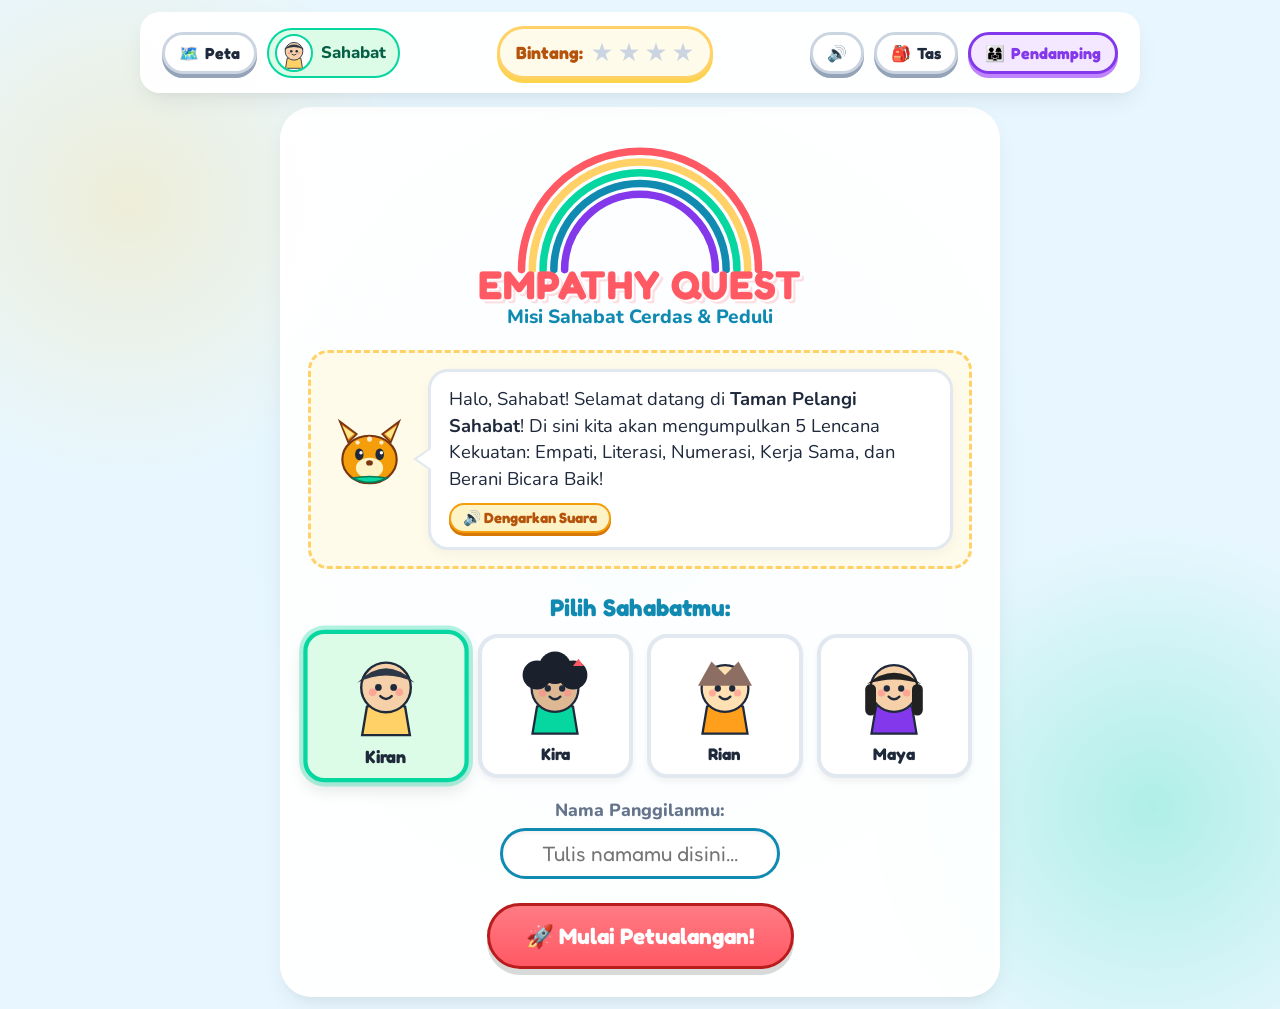
==== commit cd992909: "update voice tts gemini" ====
--- a/index.html
+++ b/index.html
@@ -74,6 +74,7 @@
                         <div class="mascot-avatar" id="kancil-prolog"></div>
                         <div class="speech-bubble">
                             <p id="prolog-speech">Halo, Sahabat! Selamat datang di <strong>Taman Pelangi Sahabat</strong>! Di sini kita akan mengumpulkan 5 Lencana Kekuatan: Empati, Literasi, Numerasi, Kerja Sama, dan Berani Bicara Baik!</p>
+                            <button id="btn-read-prolog" class="speech-read-btn" title="Dengarkan Suara Kancil Pandu">🔊 Dengarkan Suara</button>
                         </div>
                     </div>
 
@@ -183,6 +184,7 @@
                             <div class="mascot-small-avatar"></div>
                             <div class="speech-bubble large-speech">
                                 <p id="m1-speech">Dina duduk sendirian di bangku taman sambil murung. Teman-teman bermain tanpa mengajaknya. Lengkapi kalimat: <strong>“Dina merasa ____.”</strong></p>
+                                <button id="btn-read-m1" class="speech-read-btn" title="Baca Soal Misi 1">🔊 Baca Soal</button>
                             </div>
                         </div>
                     </div>
@@ -253,6 +255,7 @@
                     <div class="story-scene playground-count-scene">
                         <div class="playing-group" id="m2-kids-group"></div>
                         <div class="lonely-kid-box">
+                            <div class="lonely-thought-bubble">💬 Main bareng yuk?</div>
                             <div id="lonely-kid-avatar" class="character-svg-wrap"></div>
                             <span class="character-name">Tono</span>
                         </div>
@@ -262,6 +265,7 @@
                         <div class="mascot-small-avatar"></div>
                         <div class="speech-bubble large-speech">
                             <p id="m2-speech">Ada berapa teman yang sedang asyik bermain bersama?</p>
+                            <button id="btn-read-m2" class="speech-read-btn" title="Baca Soal Misi 2">🔊 Baca Soal</button>
                         </div>
                     </div>
 
@@ -344,6 +348,7 @@
                         <div class="mascot-small-avatar"></div>
                         <div class="speech-bubble large-speech">
                             <p id="m3-speech">Beni diejek karena gambarnya berbeda. Yuk, susun kata-kata baik untuk membantu dan membela Beni!</p>
+                            <button id="btn-read-m3" class="speech-read-btn" title="Baca Soal Misi 3">🔊 Baca Soal</button>
                         </div>
                     </div>
 
@@ -406,6 +411,7 @@
                         <div class="mascot-small-avatar"></div>
                         <div class="speech-bubble large-speech">
                             <p id="m4-speech">Tersedia 6 bola untuk 3 teman. Bagikan bola ke dalam keranjang agar setiap teman mendapat jumlah yang sama rata (2 bola)!</p>
+                            <button id="btn-read-m4" class="speech-read-btn" title="Baca Soal Misi 4">🔊 Baca Soal</button>
                         </div>
                     </div>
 
@@ -586,6 +592,14 @@
 
                 <hr class="modal-divider">
 
+                <h3>⚙️ Panel Pengaturan Pendamping</h3>
+                <p>Ubah dialog cerita, konten misi, dan lagu backsound melalui halaman admin:</p>
+                <div style="margin-top: 10px;">
+                    <a href="/admin" class="secondary-btn btn-sm" style="text-decoration:none; display:inline-flex; align-items:center; gap:6px;">⚙️ Buka Panel Admin (/admin)</a>
+                </div>
+
+                <hr class="modal-divider">
+
                 <h3>👶 Panduan untuk Anak</h3>
                 <ul>
                     <li>Dengarkan petunjuk dari <strong>Kancil Pandu</strong>.</li>
--- a/css/styles.css
+++ b/css/styles.css
@@ -426,6 +426,50 @@
     z-index: 1;
 }
 
+/* Speech Read Button for PAUD TTS */
+.speech-read-btn {
+    display: inline-flex;
+    align-items: center;
+    gap: 6px;
+    background: #FEF3C7;
+    border: 2px solid #F59E0B;
+    color: #B45309;
+    font-family: var(--font-heading);
+    font-size: 0.92rem;
+    font-weight: 800;
+    padding: 4px 12px;
+    border-radius: var(--radius-full);
+    cursor: pointer;
+    margin-top: 10px;
+    transition: all 0.2s cubic-bezier(0.34, 1.56, 0.64, 1);
+    box-shadow: 0 3px 0 #D97706;
+    flex-shrink: 0;
+}
+
+.speech-read-btn:hover {
+    transform: translateY(-2px) scale(1.04);
+    background: #FDE68A;
+    box-shadow: 0 5px 0 #D97706;
+}
+
+.speech-read-btn:active {
+    transform: translateY(2px);
+    box-shadow: 0 1px 0 #D97706;
+}
+
+.speech-read-btn.reading-pulse {
+    background: #DCFCE7 !important;
+    border-color: #10B981 !important;
+    color: #047857 !important;
+    box-shadow: 0 3px 0 #059669 !important;
+    animation: ttsPulse 0.8s ease-in-out infinite alternate;
+}
+
+@keyframes ttsPulse {
+    from { transform: scale(1); box-shadow: 0 0 0 0 rgba(16, 185, 129, 0.4); }
+    to { transform: scale(1.05); box-shadow: 0 0 0 8px rgba(16, 185, 129, 0); }
+}
+
 /* Avatar Grid */
 .avatar-selection-section h2 {
     font-family: var(--font-heading);
@@ -513,6 +557,12 @@
     box-shadow: 0 0 0 4px rgba(131, 56, 236, 0.2);
 }
 
+.name-input-group input.input-error-shake {
+    border-color: var(--primary-red) !important;
+    box-shadow: 0 0 0 4px rgba(255, 89, 100, 0.3) !important;
+    animation: lockShake 0.45s cubic-bezier(0.36, 0.07, 0.19, 0.97) both;
+}
+
 /* ==========================================================================
    ADVENTURE MAP HUB
    ========================================================================== */
@@ -617,6 +667,70 @@
 
 .mission-gate-card.completed .gate-status-badge {
     background: var(--primary-green);
+}
+
+/* Locked Gate State */
+.mission-gate-card.locked {
+    opacity: 0.75;
+    background: #F1F5F9;
+    border-color: #CBD5E1;
+    filter: grayscale(0.35);
+    cursor: not-allowed;
+}
+
+.mission-gate-card.locked:hover {
+    transform: none;
+    box-shadow: 0 4px 6px rgba(0,0,0,0.05);
+}
+
+.mission-gate-card.locked .gate-status-badge {
+    background: #64748B;
+}
+
+.mission-gate-card.locked .gate-play-btn {
+    background: #94A3B8;
+    color: #F8FAFC;
+    box-shadow: none;
+    cursor: not-allowed;
+}
+
+.shake-lock {
+    animation: lockShake 0.45s cubic-bezier(0.36, 0.07, 0.19, 0.97) both;
+}
+
+@keyframes lockShake {
+    10%, 90% { transform: translate3d(-3px, 0, 0); }
+    20%, 80% { transform: translate3d(5px, 0, 0); }
+    30%, 50%, 70% { transform: translate3d(-7px, 0, 0); }
+    40%, 60% { transform: translate3d(7px, 0, 0); }
+}
+
+/* Game Toast Popup */
+.game-toast-popup {
+    position: fixed;
+    bottom: 24px;
+    left: 50%;
+    transform: translateX(-50%) translateY(100px);
+    background: #1E293B;
+    color: #FFFFFF;
+    font-family: var(--font-heading);
+    font-size: 1.05rem;
+    font-weight: 700;
+    padding: 12px 24px;
+    border-radius: var(--radius-full);
+    border: 3px solid #FFD166;
+    box-shadow: 0 10px 25px rgba(0,0,0,0.25);
+    z-index: 9999;
+    opacity: 0;
+    pointer-events: none;
+    transition: all 0.35s cubic-bezier(0.34, 1.56, 0.64, 1);
+    text-align: center;
+    max-width: 90vw;
+}
+
+.game-toast-popup.show {
+    transform: translateX(-50%) translateY(0);
+    opacity: 1;
 }
 
 .gate-icon-frame {
@@ -845,15 +959,168 @@
    MISSION 2 SPECIFICS (NUMBERS & SPINNING WHEEL)
    ========================================================================== */
 .playground-count-scene {
-    background: linear-gradient(180deg, #BAE6FD 0%, #BBF7D0 100%);
-    gap: 30px;
-}
-
+    background: linear-gradient(180deg, #E0F2FE 0%, #DCFCE7 65%, #BBF7D0 100%);
+    border: 4px solid #93C5FD;
+    border-radius: var(--radius-md);
+    padding: 24px 16px 20px 16px;
+    min-height: 240px;
+    display: flex;
+    align-items: flex-end;
+    justify-content: space-around;
+    position: relative;
+    overflow: hidden;
+}
+
+.playground-count-scene::before {
+    content: '🌸 🌿 🌼 🌿 🌸';
+    position: absolute;
+    top: 10px;
+    left: 20px;
+    right: 20px;
+    display: flex;
+    justify-content: space-between;
+    font-size: 1.1rem;
+    opacity: 0.6;
+    pointer-events: none;
+}
+
+/* Play Area Ring / Circle */
 .playing-group {
     display: flex;
-    gap: 10px;
-    flex-wrap: wrap;
-    max-width: 400px;
+    align-items: flex-end;
+    justify-content: center;
+    gap: 12px;
+    position: relative;
+    padding: 14px 18px 10px 18px;
+    background: rgba(255, 255, 255, 0.55);
+    border: 3px dashed #86EFAC;
+    border-radius: 40px;
+    backdrop-filter: blur(4px);
+    box-shadow: inset 0 2px 8px rgba(6, 214, 160, 0.15), 0 8px 16px rgba(0,0,0,0.05);
+}
+
+.playing-group::after {
+    content: '⚽';
+    font-size: 1.5rem;
+    position: absolute;
+    bottom: -12px;
+    left: 50%;
+    transform: translateX(-50%);
+    animation: ballBounce 1.2s ease-in-out infinite alternate;
+    filter: drop-shadow(0 4px 4px rgba(0,0,0,0.15));
+}
+
+@keyframes ballBounce {
+    0% { transform: translateX(-50%) translateY(0) rotate(0deg); }
+    100% { transform: translateX(-50%) translateY(-14px) rotate(180deg); }
+}
+
+/* Individual Child Wrapper in Playground */
+.playing-child-wrapper {
+    display: flex;
+    flex-direction: column;
+    align-items: center;
+    position: relative;
+    transition: all 0.3s ease;
+    animation: childPlayBounce 2s ease-in-out infinite alternate;
+}
+
+.playing-child-wrapper:nth-child(1) { animation-delay: 0s; transform: rotate(-4deg); }
+.playing-child-wrapper:nth-child(2) { animation-delay: 0.4s; transform: rotate(3deg) translateY(-4px); }
+.playing-child-wrapper:nth-child(3) { animation-delay: 0.8s; transform: rotate(-2deg); }
+.playing-child-wrapper:nth-child(4) { animation-delay: 1.2s; transform: rotate(5deg) translateY(-6px); }
+.playing-child-wrapper:nth-child(5) { animation-delay: 1.6s; transform: rotate(-3deg); }
+.playing-child-wrapper:nth-child(6) { animation-delay: 0.2s; transform: rotate(4deg); }
+
+@keyframes childPlayBounce {
+    0% { transform: translateY(0) scale(1); }
+    50% { transform: translateY(-8px) scale(1.04); }
+    100% { transform: translateY(-2px) scale(1); }
+}
+
+.tono-joined-pop {
+    animation: tonoPopIn 0.6s cubic-bezier(0.34, 1.56, 0.64, 1) forwards, childPlayBounce 2s ease-in-out infinite alternate 0.6s !important;
+}
+
+@keyframes tonoPopIn {
+    0% { transform: scale(0) rotate(-20deg); opacity: 0; }
+    80% { transform: scale(1.15) rotate(5deg); opacity: 1; }
+    100% { transform: scale(1) rotate(0deg); opacity: 1; }
+}
+
+/* Number Badge on top of each child head */
+.count-badge {
+    background: var(--primary-blue);
+    color: #FFFFFF;
+    font-family: var(--font-heading);
+    font-size: 1.05rem;
+    font-weight: 800;
+    width: 30px;
+    height: 30px;
+    border-radius: 50%;
+    display: flex;
+    align-items: center;
+    justify-content: center;
+    border: 2px solid #FFFFFF;
+    box-shadow: 0 3px 6px rgba(0,0,0,0.18);
+    margin-bottom: 4px;
+    z-index: 5;
+}
+
+.playing-child-wrapper:nth-child(1) .count-badge { background: #FF5964; }
+.playing-child-wrapper:nth-child(2) .count-badge { background: #8338EC; }
+.playing-child-wrapper:nth-child(3) .count-badge { background: #FF9F1C; }
+.playing-child-wrapper:nth-child(4) .count-badge { background: #06D6A0; }
+.playing-child-wrapper:nth-child(5) .count-badge { background: #118AB2; }
+.playing-child-wrapper:nth-child(6) .count-badge { background: #EC4899; }
+
+.playing-child-wrapper .child-svg-img {
+    width: 75px;
+    height: 75px;
+    filter: drop-shadow(0 4px 6px rgba(0,0,0,0.1));
+}
+
+/* Lonely Kid Area */
+.lonely-kid-box {
+    display: flex;
+    flex-direction: column;
+    align-items: center;
+    position: relative;
+    padding: 10px 14px;
+    background: rgba(255, 255, 255, 0.7);
+    border: 2px dashed #94A3B8;
+    border-radius: 20px;
+    animation: lonelyKidWait 2.5s ease-in-out infinite alternate;
+}
+
+@keyframes lonelyKidWait {
+    0% { transform: translateY(0); }
+    100% { transform: translateY(-4px); }
+}
+
+.lonely-thought-bubble {
+    position: absolute;
+    top: -26px;
+    background: #FFFFFF;
+    border: 2px solid #CBD5E1;
+    border-radius: 12px;
+    padding: 3px 10px;
+    font-size: 0.8rem;
+    font-weight: 800;
+    color: #475569;
+    white-space: nowrap;
+    box-shadow: 0 3px 8px rgba(0,0,0,0.08);
+}
+
+.lonely-thought-bubble::after {
+    content: '';
+    position: absolute;
+    bottom: -6px;
+    left: 50%;
+    transform: translateX(-50%);
+    border-width: 6px 6px 0 6px;
+    border-style: solid;
+    border-color: #FFFFFF transparent transparent transparent;
 }
 
 .story-question-box {
@@ -1487,16 +1754,307 @@
 }
 
 /* ==========================================================================
-   RESPONSIVE DESIGN (TABLETS & MOBILE)
+   RESPONSIVE DESIGN (TABLETS & MOBILE SMARTPHONES)
    ========================================================================== */
 @media (max-width: 768px) {
-    .game-header { padding: 8px 12px; }
+    body {
+        padding: 4px 0;
+    }
+
+    .game-container {
+        padding: 0 6px;
+    }
+
+    .game-header {
+        padding: 6px 10px;
+        gap: 4px;
+        margin-bottom: 10px;
+    }
+
     .btn-text { display: none; }
     .star-label { display: none; }
-    .map-gates-grid { grid-template-columns: 1fr; }
-    .cards-grid { grid-template-columns: 1fr; }
-    .numbers-grid { grid-template-columns: repeat(3, 1fr); }
-    .baskets-grid { grid-template-columns: 1fr; }
-    .badges-grid-5 { grid-template-columns: repeat(3, 1fr); }
-    .game-title { font-size: 2rem; }
-}
+
+    .nav-btn {
+        width: 36px;
+        height: 36px;
+        padding: 0;
+        border-radius: 50%;
+        font-size: 1rem;
+        flex-shrink: 0;
+        box-shadow: 0 2px 0 #94A3B8;
+    }
+
+    .parent-btn {
+        box-shadow: 0 2px 0 #C084FC;
+    }
+
+    .player-pill {
+        padding: 2px 8px 2px 3px;
+        gap: 4px;
+    }
+
+    .nav-avatar {
+        width: 28px;
+        height: 28px;
+    }
+
+    .player-name-text {
+        font-size: 0.82rem;
+        max-width: 55px;
+        overflow: hidden;
+        text-overflow: ellipsis;
+        white-space: nowrap;
+    }
+
+    .star-counter-bar {
+        padding: 3px 8px;
+        gap: 3px;
+        box-shadow: 0 2px 0 #FCD34D;
+    }
+
+    .star-icon {
+        font-size: 1.1rem;
+    }
+
+    .map-gates-grid {
+        grid-template-columns: 1fr;
+        gap: 16px;
+    }
+
+    .cards-grid {
+        grid-template-columns: 1fr;
+        gap: 12px;
+    }
+
+    .numbers-grid {
+        grid-template-columns: repeat(3, 1fr);
+        gap: 10px;
+    }
+
+    .baskets-grid {
+        grid-template-columns: 1fr;
+        gap: 12px;
+    }
+
+    .badges-grid-5 {
+        grid-template-columns: repeat(3, 1fr);
+        gap: 10px;
+    }
+
+    .game-title {
+        font-size: 2.1rem;
+    }
+
+    .game-subtitle {
+        font-size: 1.05rem;
+    }
+
+    .rainbow-svg {
+        width: 250px;
+        height: 110px;
+    }
+
+    .epilog-actions {
+        flex-direction: column;
+        width: 100%;
+    }
+
+    .epilog-actions button {
+        width: 100%;
+    }
+}
+
+@media (max-width: 540px) {
+    .game-header {
+        padding: 6px 6px;
+        border-radius: 20px;
+        gap: 2px;
+        justify-content: space-between;
+    }
+
+    .header-left, .header-right {
+        gap: 3px;
+    }
+
+    .nav-btn {
+        width: 32px;
+        height: 32px;
+        font-size: 0.95rem;
+    }
+
+    .player-pill {
+        padding: 2px 6px 2px 2px;
+        gap: 3px;
+    }
+
+    .nav-avatar {
+        width: 26px;
+        height: 26px;
+    }
+
+    .player-name-text {
+        max-width: 45px;
+        font-size: 0.78rem;
+    }
+
+    .star-counter-bar {
+        padding: 2px 6px;
+        gap: 2px;
+    }
+
+    .star-icon {
+        font-size: 1rem;
+    }
+
+    .nav-btn {
+        padding: 8px;
+        font-size: 1.1rem;
+    }
+
+    .prolog-card {
+        padding: 16px 12px;
+    }
+
+    .mascot-intro-box {
+        flex-direction: column;
+        text-align: center;
+        gap: 10px;
+        padding: 12px;
+    }
+
+    .mascot-avatar {
+        width: 70px;
+        height: 70px;
+    }
+
+    .speech-bubble::before, .speech-bubble::after {
+        display: none;
+    }
+
+    .avatar-grid {
+        grid-template-columns: repeat(2, 1fr);
+        gap: 10px;
+    }
+
+    .avatar-preview-svg {
+        width: 75px;
+        height: 75px;
+    }
+
+    /* Mission 2 Playground Scene on Mobile */
+    .playground-count-scene {
+        flex-direction: column;
+        align-items: center;
+        justify-content: center;
+        gap: 16px;
+        padding: 20px 10px;
+        min-height: auto;
+    }
+
+    .playing-group {
+        gap: 4px;
+        padding: 10px 8px 8px 8px;
+        width: 100%;
+        max-width: 100%;
+        justify-content: space-evenly;
+    }
+
+    .playing-child-wrapper .child-svg-img {
+        width: 52px;
+        height: 52px;
+    }
+
+    .count-badge {
+        width: 24px;
+        height: 24px;
+        font-size: 0.85rem;
+    }
+
+    .lonely-kid-box {
+        padding: 8px 12px;
+        margin-top: 6px;
+    }
+
+    .lonely-thought-bubble {
+        top: -22px;
+        font-size: 0.75rem;
+        padding: 2px 8px;
+    }
+
+    .sentence-drop-zone {
+        gap: 6px;
+    }
+
+    .word-slot {
+        font-size: 1rem;
+        padding: 8px 12px;
+        min-width: 70px;
+    }
+
+    .word-card {
+        font-size: 1rem;
+        padding: 10px 14px;
+    }
+
+    .modal-overlay {
+        padding: 10px;
+    }
+
+    .glass-modal {
+        max-height: 90vh;
+    }
+
+    .modal-body {
+        padding: 14px;
+    }
+
+    .game-toast-popup {
+        font-size: 0.9rem;
+        padding: 10px 18px;
+        width: 92%;
+    }
+}
+
+@media (max-width: 380px) {
+    .player-name-text {
+        display: none;
+    }
+
+    .player-pill {
+        padding: 2px;
+        border: none;
+        background: transparent;
+    }
+
+    .game-header {
+        padding: 4px 4px;
+    }
+
+    .game-title {
+        font-size: 1.75rem;
+    }
+
+    .rainbow-svg {
+        width: 200px;
+        height: 90px;
+    }
+
+    .playing-child-wrapper .child-svg-img {
+        width: 44px;
+        height: 44px;
+    }
+
+    .count-badge {
+        width: 22px;
+        height: 22px;
+        font-size: 0.8rem;
+    }
+
+    .numbers-grid {
+        grid-template-columns: repeat(2, 1fr);
+    }
+
+    .badges-grid-5 {
+        grid-template-columns: repeat(2, 1fr);
+    }
+}
